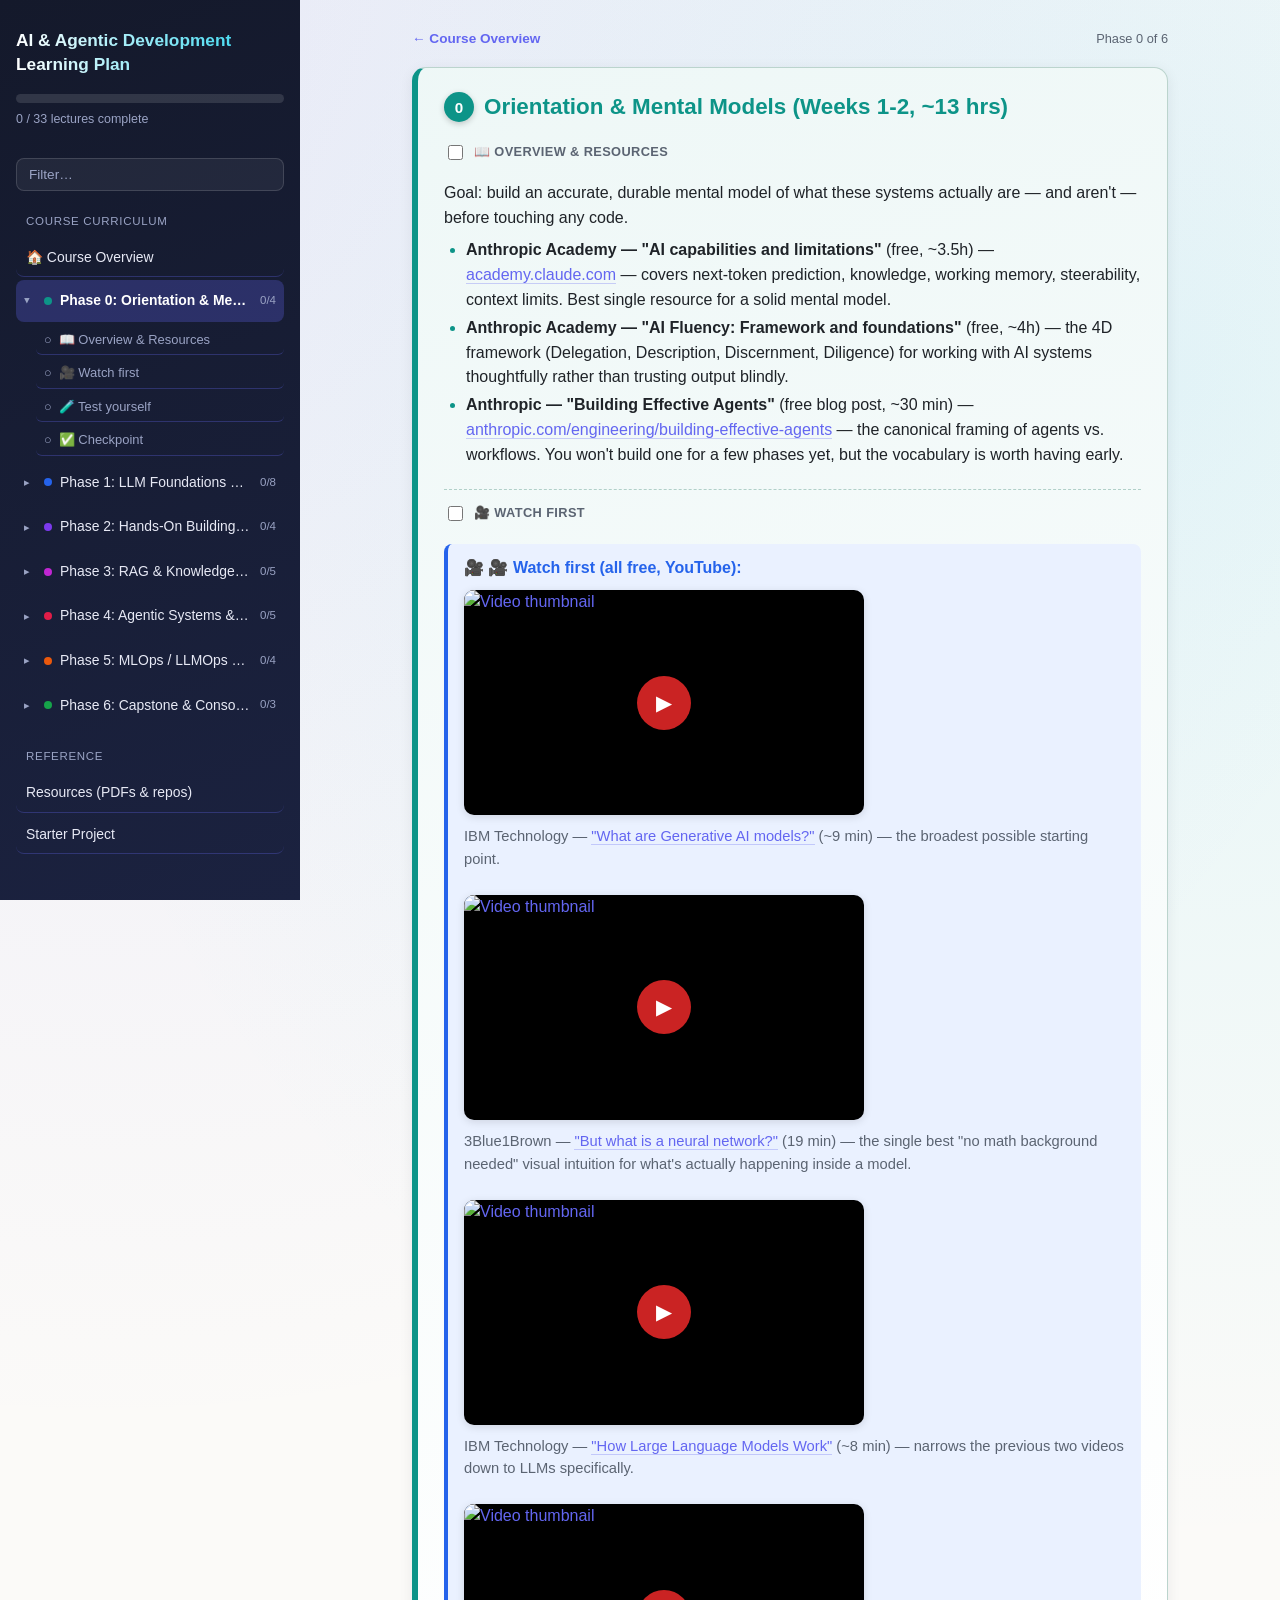
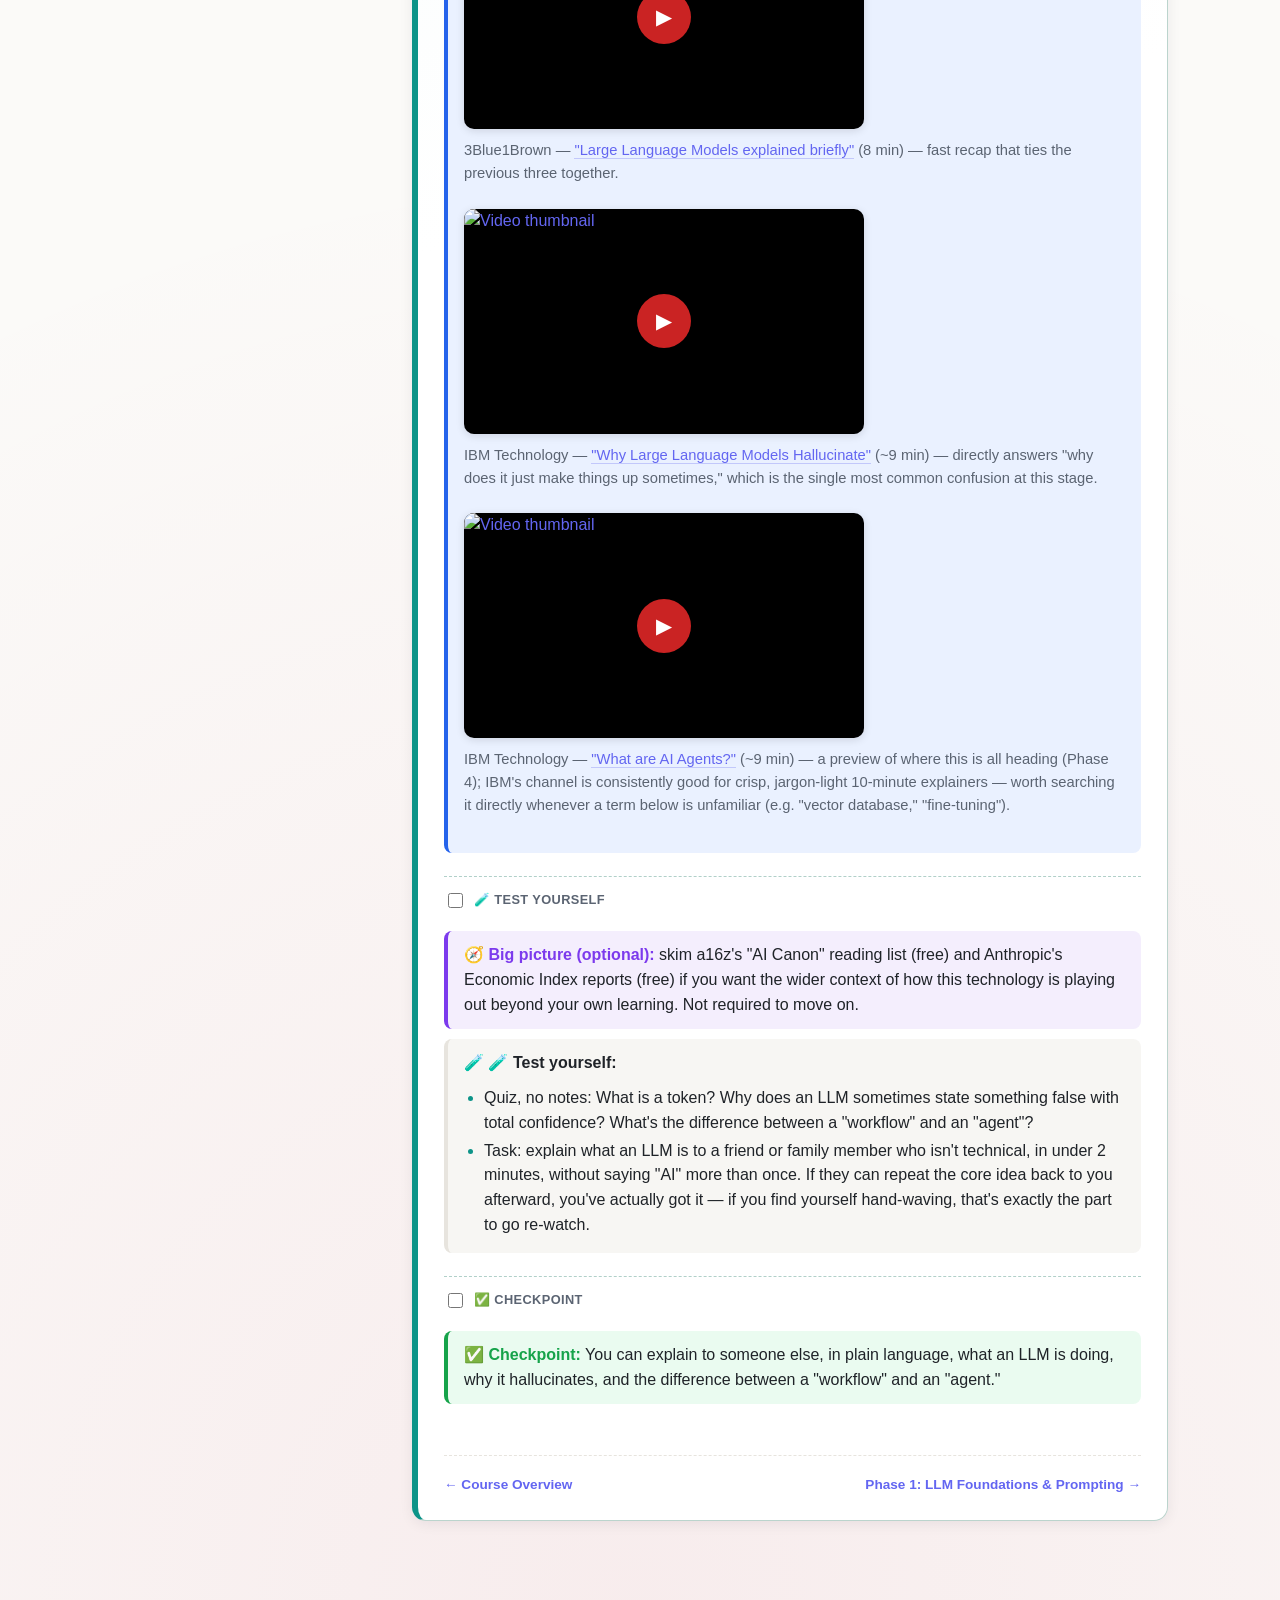
==== site/phase-0.html @ ccccf2d4 "Initial commit: AI & Agentic Development learning plan 7-phase, hands-on learning plan (LLM foundati" ====
<!DOCTYPE html>
<html lang="en">
<head>
<meta charset="UTF-8">
<meta name="viewport" content="width=device-width, initial-scale=1.0">
<title>Phase 0: Orientation &amp; Mental Models — AI &amp; Agentic Development Learning Plan</title>
<link rel="stylesheet" href="style.css">
</head>
<body>
<button id="menu-toggle" class="menu-toggle" aria-label="Toggle navigation">☰</button>
<div class="layout">
  <nav class="sidebar" id="sidebar">
    <div class="sidebar-header">
      <h1>AI &amp; Agentic Development Learning Plan</h1>
      <div class="progress-wrap">
        <div class="progress-bar"><div class="progress-fill" id="progress-fill"></div></div>
        <div class="progress-label" id="progress-label">0 lectures complete</div>
      </div>
      <input type="search" id="nav-search" class="nav-search" placeholder="Filter…" autocomplete="off">
    </div>
    
    <div class="nav-group-label">Course Curriculum</div>
    <ul class="nav-list">
      <li><a href="index.html" class="nav-link" data-search="overview">🏠 Course Overview</a></li><li class="nav-phase-group expanded active-page" data-phase-group="phase-0"><div class="nav-phase-header"><button type="button" class="nav-chevron-btn" data-toggle="phase-0" aria-label="Expand"><span class="nav-chevron">▸</span></button><a href="phase-0.html" class="nav-phase-link active" data-search="phase 0: orientation &amp; mental models"><span class="nav-dot" style="background:#0d9488"></span><span class="nav-phase-title">Phase 0: Orientation &amp; Mental Models</span></a><span class="nav-phase-fraction" data-fraction="phase-0">0/4</span></div><ul class="lecture-list" data-lectures-for="phase-0"><li><a href="phase-0.html#phase-0-lecture-0" class="lecture-link" data-lecture="phase-0-lecture-0"><span class="lecture-check">○</span> 📖 Overview &amp; Resources</a></li>
<li><a href="phase-0.html#phase-0-lecture-1" class="lecture-link" data-lecture="phase-0-lecture-1"><span class="lecture-check">○</span> 🎥 Watch first</a></li>
<li><a href="phase-0.html#phase-0-lecture-2" class="lecture-link" data-lecture="phase-0-lecture-2"><span class="lecture-check">○</span> 🧪 Test yourself</a></li>
<li><a href="phase-0.html#phase-0-lecture-3" class="lecture-link" data-lecture="phase-0-lecture-3"><span class="lecture-check">○</span> ✅ Checkpoint</a></li></ul></li><li class="nav-phase-group" data-phase-group="phase-1"><div class="nav-phase-header"><button type="button" class="nav-chevron-btn" data-toggle="phase-1" aria-label="Expand"><span class="nav-chevron">▸</span></button><a href="phase-1.html" class="nav-phase-link" data-search="phase 1: llm foundations &amp; prompting"><span class="nav-dot" style="background:#2563eb"></span><span class="nav-phase-title">Phase 1: LLM Foundations &amp; Prompting</span></a><span class="nav-phase-fraction" data-fraction="phase-1">0/8</span></div><ul class="lecture-list" data-lectures-for="phase-1"><li><a href="phase-1.html#phase-1-lecture-0" class="lecture-link" data-lecture="phase-1-lecture-0"><span class="lecture-check">○</span> 📖 Overview &amp; Resources</a></li>
<li><a href="phase-1.html#phase-1-lecture-1" class="lecture-link" data-lecture="phase-1-lecture-1"><span class="lecture-check">○</span> 🎥 Watch first</a></li>
<li><a href="phase-1.html#phase-1-lecture-2" class="lecture-link" data-lecture="phase-1-lecture-2"><span class="lecture-check">○</span> 🛠️ Hands-on</a></li>
<li><a href="phase-1.html#phase-1-lecture-3" class="lecture-link" data-lecture="phase-1-lecture-3"><span class="lecture-check">○</span> 🎥 Embeddings (the concept)</a></li>
<li><a href="phase-1.html#phase-1-lecture-4" class="lecture-link" data-lecture="phase-1-lecture-4"><span class="lecture-check">○</span> 🎥 How these models are actually built</a></li>
<li><a href="phase-1.html#phase-1-lecture-5" class="lecture-link" data-lecture="phase-1-lecture-5"><span class="lecture-check">○</span> 🛠️ Prompting</a></li>
<li><a href="phase-1.html#phase-1-lecture-6" class="lecture-link" data-lecture="phase-1-lecture-6"><span class="lecture-check">○</span> 🧪 Test yourself</a></li>
<li><a href="phase-1.html#phase-1-lecture-7" class="lecture-link" data-lecture="phase-1-lecture-7"><span class="lecture-check">○</span> ✅ Checkpoint</a></li></ul></li><li class="nav-phase-group" data-phase-group="phase-2"><div class="nav-phase-header"><button type="button" class="nav-chevron-btn" data-toggle="phase-2" aria-label="Expand"><span class="nav-chevron">▸</span></button><a href="phase-2.html" class="nav-phase-link" data-search="phase 2: hands-on building basics"><span class="nav-dot" style="background:#7c3aed"></span><span class="nav-phase-title">Phase 2: Hands-On Building Basics</span></a><span class="nav-phase-fraction" data-fraction="phase-2">0/4</span></div><ul class="lecture-list" data-lectures-for="phase-2"><li><a href="phase-2.html#phase-2-lecture-0" class="lecture-link" data-lecture="phase-2-lecture-0"><span class="lecture-check">○</span> 📖 Overview &amp; Resources</a></li>
<li><a href="phase-2.html#phase-2-lecture-1" class="lecture-link" data-lecture="phase-2-lecture-1"><span class="lecture-check">○</span> 🛠️ Hands-on</a></li>
<li><a href="phase-2.html#phase-2-lecture-2" class="lecture-link" data-lecture="phase-2-lecture-2"><span class="lecture-check">○</span> 🧪 Test yourself</a></li>
<li><a href="phase-2.html#phase-2-lecture-3" class="lecture-link" data-lecture="phase-2-lecture-3"><span class="lecture-check">○</span> ✅ Checkpoint</a></li></ul></li><li class="nav-phase-group" data-phase-group="phase-3"><div class="nav-phase-header"><button type="button" class="nav-chevron-btn" data-toggle="phase-3" aria-label="Expand"><span class="nav-chevron">▸</span></button><a href="phase-3.html" class="nav-phase-link" data-search="phase 3: rag &amp; knowledge systems"><span class="nav-dot" style="background:#c026d3"></span><span class="nav-phase-title">Phase 3: RAG &amp; Knowledge Systems</span></a><span class="nav-phase-fraction" data-fraction="phase-3">0/5</span></div><ul class="lecture-list" data-lectures-for="phase-3"><li><a href="phase-3.html#phase-3-lecture-0" class="lecture-link" data-lecture="phase-3-lecture-0"><span class="lecture-check">○</span> 📖 Overview &amp; Resources</a></li>
<li><a href="phase-3.html#phase-3-lecture-1" class="lecture-link" data-lecture="phase-3-lecture-1"><span class="lecture-check">○</span> 🎥 Watch first</a></li>
<li><a href="phase-3.html#phase-3-lecture-2" class="lecture-link" data-lecture="phase-3-lecture-2"><span class="lecture-check">○</span> 🛠️ Hands-on</a></li>
<li><a href="phase-3.html#phase-3-lecture-3" class="lecture-link" data-lecture="phase-3-lecture-3"><span class="lecture-check">○</span> 🧪 Test yourself</a></li>
<li><a href="phase-3.html#phase-3-lecture-4" class="lecture-link" data-lecture="phase-3-lecture-4"><span class="lecture-check">○</span> ✅ Checkpoint</a></li></ul></li><li class="nav-phase-group" data-phase-group="phase-4"><div class="nav-phase-header"><button type="button" class="nav-chevron-btn" data-toggle="phase-4" aria-label="Expand"><span class="nav-chevron">▸</span></button><a href="phase-4.html" class="nav-phase-link" data-search="phase 4: agentic systems &amp; tool use"><span class="nav-dot" style="background:#e11d48"></span><span class="nav-phase-title">Phase 4: Agentic Systems &amp; Tool Use</span></a><span class="nav-phase-fraction" data-fraction="phase-4">0/5</span></div><ul class="lecture-list" data-lectures-for="phase-4"><li><a href="phase-4.html#phase-4-lecture-0" class="lecture-link" data-lecture="phase-4-lecture-0"><span class="lecture-check">○</span> 📖 Overview &amp; Resources</a></li>
<li><a href="phase-4.html#phase-4-lecture-1" class="lecture-link" data-lecture="phase-4-lecture-1"><span class="lecture-check">○</span> 🎥 Watch first</a></li>
<li><a href="phase-4.html#phase-4-lecture-2" class="lecture-link" data-lecture="phase-4-lecture-2"><span class="lecture-check">○</span> 🛠️ Hands-on</a></li>
<li><a href="phase-4.html#phase-4-lecture-3" class="lecture-link" data-lecture="phase-4-lecture-3"><span class="lecture-check">○</span> 🧪 Test yourself</a></li>
<li><a href="phase-4.html#phase-4-lecture-4" class="lecture-link" data-lecture="phase-4-lecture-4"><span class="lecture-check">○</span> ✅ Checkpoint</a></li></ul></li><li class="nav-phase-group" data-phase-group="phase-5"><div class="nav-phase-header"><button type="button" class="nav-chevron-btn" data-toggle="phase-5" aria-label="Expand"><span class="nav-chevron">▸</span></button><a href="phase-5.html" class="nav-phase-link" data-search="phase 5: mlops / llmops &amp; production"><span class="nav-dot" style="background:#ea580c"></span><span class="nav-phase-title">Phase 5: MLOps / LLMOps &amp; Production</span></a><span class="nav-phase-fraction" data-fraction="phase-5">0/4</span></div><ul class="lecture-list" data-lectures-for="phase-5"><li><a href="phase-5.html#phase-5-lecture-0" class="lecture-link" data-lecture="phase-5-lecture-0"><span class="lecture-check">○</span> 📖 Overview &amp; Resources</a></li>
<li><a href="phase-5.html#phase-5-lecture-1" class="lecture-link" data-lecture="phase-5-lecture-1"><span class="lecture-check">○</span> 🎥 Watch first</a></li>
<li><a href="phase-5.html#phase-5-lecture-2" class="lecture-link" data-lecture="phase-5-lecture-2"><span class="lecture-check">○</span> 🧪 Test yourself</a></li>
<li><a href="phase-5.html#phase-5-lecture-3" class="lecture-link" data-lecture="phase-5-lecture-3"><span class="lecture-check">○</span> ✅ Checkpoint</a></li></ul></li><li class="nav-phase-group" data-phase-group="phase-6"><div class="nav-phase-header"><button type="button" class="nav-chevron-btn" data-toggle="phase-6" aria-label="Expand"><span class="nav-chevron">▸</span></button><a href="phase-6.html" class="nav-phase-link" data-search="phase 6: capstone &amp; consolidation"><span class="nav-dot" style="background:#16a34a"></span><span class="nav-phase-title">Phase 6: Capstone &amp; Consolidation</span></a><span class="nav-phase-fraction" data-fraction="phase-6">0/3</span></div><ul class="lecture-list" data-lectures-for="phase-6"><li><a href="phase-6.html#phase-6-lecture-0" class="lecture-link" data-lecture="phase-6-lecture-0"><span class="lecture-check">○</span> 📖 Overview &amp; Resources</a></li>
<li><a href="phase-6.html#phase-6-lecture-1" class="lecture-link" data-lecture="phase-6-lecture-1"><span class="lecture-check">○</span> 🧪 Test yourself</a></li>
<li><a href="phase-6.html#phase-6-lecture-2" class="lecture-link" data-lecture="phase-6-lecture-2"><span class="lecture-check">○</span> ✅ Checkpoint</a></li></ul></li>
    </ul>
    <div class="nav-group-label">Reference</div>
    <ul class="nav-list">
      <li><a href="resources.html" class="nav-link" data-search="resources (pdfs &amp; repos)">Resources (PDFs &amp; repos)</a></li>
<li><a href="starter-project.html" class="nav-link" data-search="starter project">Starter Project</a></li>
    </ul>
    
  </nav>
  <main class="content">
    <div class="phase-breadcrumb"><a href="index.html">← Course Overview</a><span class="phase-breadcrumb-pos">Phase 0 of 6</span></div><section id="phase-0" class="content-section phase-section" style="--accent:#0d9488"><h2><span class="phase-badge" style="background:#0d9488">0</span>Orientation &amp; Mental Models (Weeks 1-2, ~13 hrs)</h2><div class="lecture" id="phase-0-lecture-0"><label class="lecture-complete"><input type="checkbox" class="lecture-checkbox" data-lecture="phase-0-lecture-0"> <span class="lecture-title">📖 Overview &amp; Resources</span></label><p>Goal: build an accurate, durable mental model of what these systems actually are — and aren't — before touching any code.</p>
<ul>
<li><strong>Anthropic Academy — "AI capabilities and limitations"</strong> (free, ~3.5h) — <a href="https://academy.claude.com/courses">academy.claude.com</a> — covers next-token prediction, knowledge, working memory, steerability, context limits. Best single resource for a solid mental model.</li>
<li><strong>Anthropic Academy — "AI Fluency: Framework and foundations"</strong> (free, ~4h) — the 4D framework (Delegation, Description, Discernment, Diligence) for working with AI systems thoughtfully rather than trusting output blindly.</li>
<li><strong>Anthropic — "Building Effective Agents"</strong> (free blog post, ~30 min) — <a href="https://www.anthropic.com/engineering/building-effective-agents">anthropic.com/engineering/building-effective-agents</a> — the canonical framing of agents vs. workflows. You won't build one for a few phases yet, but the vocabulary is worth having early.</li>
</ul>
</div><div class="lecture" id="phase-0-lecture-1"><label class="lecture-complete"><input type="checkbox" class="lecture-checkbox" data-lecture="phase-0-lecture-1"> <span class="lecture-title">🎥 Watch first</span></label><div class="callout callout-video"><p class="callout-label">🎥 🎥 Watch first (all free, YouTube):</p><ul>
<li class="video-item"><a class="video-thumb" href="https://www.youtube.com/watch?v=hfIUstzHs9A" target="_blank" rel="noopener"><img src="https://img.youtube.com/vi/hfIUstzHs9A/hqdefault.jpg" loading="lazy" alt="Video thumbnail"><span class="play-badge">▶</span></a><p class="video-caption">IBM Technology — <a href="https://www.youtube.com/watch?v=hfIUstzHs9A">"What are Generative AI models?"</a> (~9 min) — the broadest possible starting point.</p></li>
<li class="video-item"><a class="video-thumb" href="https://www.youtube.com/watch?v=aircAruvnKk" target="_blank" rel="noopener"><img src="https://img.youtube.com/vi/aircAruvnKk/hqdefault.jpg" loading="lazy" alt="Video thumbnail"><span class="play-badge">▶</span></a><p class="video-caption">3Blue1Brown — <a href="https://www.youtube.com/watch?v=aircAruvnKk">"But what is a neural network?"</a> (19 min) — the single best "no math background needed" visual intuition for what's actually happening inside a model.</p></li>
<li class="video-item"><a class="video-thumb" href="https://www.youtube.com/watch?v=5sLYAQS9sWQ" target="_blank" rel="noopener"><img src="https://img.youtube.com/vi/5sLYAQS9sWQ/hqdefault.jpg" loading="lazy" alt="Video thumbnail"><span class="play-badge">▶</span></a><p class="video-caption">IBM Technology — <a href="https://www.youtube.com/watch?v=5sLYAQS9sWQ">"How Large Language Models Work"</a> (~8 min) — narrows the previous two videos down to LLMs specifically.</p></li>
<li class="video-item"><a class="video-thumb" href="https://www.youtube.com/watch?v=LPZh9BOjkQs" target="_blank" rel="noopener"><img src="https://img.youtube.com/vi/LPZh9BOjkQs/hqdefault.jpg" loading="lazy" alt="Video thumbnail"><span class="play-badge">▶</span></a><p class="video-caption">3Blue1Brown — <a href="https://www.youtube.com/watch?v=LPZh9BOjkQs">"Large Language Models explained briefly"</a> (8 min) — fast recap that ties the previous three together.</p></li>
<li class="video-item"><a class="video-thumb" href="https://www.youtube.com/watch?v=cfqtFvWOfg0" target="_blank" rel="noopener"><img src="https://img.youtube.com/vi/cfqtFvWOfg0/hqdefault.jpg" loading="lazy" alt="Video thumbnail"><span class="play-badge">▶</span></a><p class="video-caption">IBM Technology — <a href="https://www.youtube.com/watch?v=cfqtFvWOfg0">"Why Large Language Models Hallucinate"</a> (~9 min) — directly answers "why does it just make things up sometimes," which is the single most common confusion at this stage.</p></li>
<li class="video-item"><a class="video-thumb" href="https://www.youtube.com/watch?v=F8NKVhkZZWI" target="_blank" rel="noopener"><img src="https://img.youtube.com/vi/F8NKVhkZZWI/hqdefault.jpg" loading="lazy" alt="Video thumbnail"><span class="play-badge">▶</span></a><p class="video-caption">IBM Technology — <a href="https://www.youtube.com/watch?v=F8NKVhkZZWI">"What are AI Agents?"</a> (~9 min) — a preview of where this is all heading (Phase 4); IBM's channel is consistently good for crisp, jargon-light 10-minute explainers — worth searching it directly whenever a term below is unfamiliar (e.g. "vector database," "fine-tuning").</p></li>
</ul></div></div><div class="lecture" id="phase-0-lecture-2"><label class="lecture-complete"><input type="checkbox" class="lecture-checkbox" data-lecture="phase-0-lecture-2"> <span class="lecture-title">🧪 Test yourself</span></label>
<div class="callout callout-bigpicture"><p><span class="callout-label">🧭 Big picture (optional):</span> skim a16z's "AI Canon" reading list (free) and Anthropic's Economic Index reports (free) if you want the wider context of how this technology is playing out beyond your own learning. Not required to move on.</p></div>
<div class="callout callout-test"><p class="callout-label">🧪 🧪 Test yourself:</p><ul>
<li>Quiz, no notes: What is a token? Why does an LLM sometimes state something false with total confidence? What's the difference between a "workflow" and an "agent"?</li>
<li>Task: explain what an LLM is to a friend or family member who isn't technical, in under 2 minutes, without saying "AI" more than once. If they can repeat the core idea back to you afterward, you've actually got it — if you find yourself hand-waving, that's exactly the part to go re-watch.</li>
</ul></div></div><div class="lecture" id="phase-0-lecture-3"><label class="lecture-complete"><input type="checkbox" class="lecture-checkbox" data-lecture="phase-0-lecture-3"> <span class="lecture-title">✅ Checkpoint</span></label>
<div class="callout callout-checkpoint"><p><span class="callout-label">✅ Checkpoint:</span> You can explain to someone else, in plain language, what an LLM is doing, why it hallucinates, and the difference between a "workflow" and an "agent."</p></div></div><div class="phase-nav"><a class="phase-nav-link phase-nav-prev" href="index.html">← Course Overview</a><a class="phase-nav-link phase-nav-next" href="phase-1.html">Phase 1: LLM Foundations & Prompting →</a></div></section>
  </main>
</div>
<div class="sidebar-scrim" id="sidebar-scrim"></div>
<script>
  window.PHASE_LECTURES = {"phase-0": ["phase-0-lecture-0", "phase-0-lecture-1", "phase-0-lecture-2", "phase-0-lecture-3"], "phase-1": ["phase-1-lecture-0", "phase-1-lecture-1", "phase-1-lecture-2", "phase-1-lecture-3", "phase-1-lecture-4", "phase-1-lecture-5", "phase-1-lecture-6", "phase-1-lecture-7"], "phase-2": ["phase-2-lecture-0", "phase-2-lecture-1", "phase-2-lecture-2", "phase-2-lecture-3"], "phase-3": ["phase-3-lecture-0", "phase-3-lecture-1", "phase-3-lecture-2", "phase-3-lecture-3", "phase-3-lecture-4"], "phase-4": ["phase-4-lecture-0", "phase-4-lecture-1", "phase-4-lecture-2", "phase-4-lecture-3", "phase-4-lecture-4"], "phase-5": ["phase-5-lecture-0", "phase-5-lecture-1", "phase-5-lecture-2", "phase-5-lecture-3"], "phase-6": ["phase-6-lecture-0", "phase-6-lecture-1", "phase-6-lecture-2"]};
  window.ALL_LECTURE_IDS = ["phase-0-lecture-0", "phase-0-lecture-1", "phase-0-lecture-2", "phase-0-lecture-3", "phase-1-lecture-0", "phase-1-lecture-1", "phase-1-lecture-2", "phase-1-lecture-3", "phase-1-lecture-4", "phase-1-lecture-5", "phase-1-lecture-6", "phase-1-lecture-7", "phase-2-lecture-0", "phase-2-lecture-1", "phase-2-lecture-2", "phase-2-lecture-3", "phase-3-lecture-0", "phase-3-lecture-1", "phase-3-lecture-2", "phase-3-lecture-3", "phase-3-lecture-4", "phase-4-lecture-0", "phase-4-lecture-1", "phase-4-lecture-2", "phase-4-lecture-3", "phase-4-lecture-4", "phase-5-lecture-0", "phase-5-lecture-1", "phase-5-lecture-2", "phase-5-lecture-3", "phase-6-lecture-0", "phase-6-lecture-1", "phase-6-lecture-2"];

</script>
<script src="script.js"></script>
</body>
</html>
---- site/style.css ----
:root {
  --bg: #fbfaf8;
  --text: #1f2328;
  --text-muted: #5b6472;
  --border: #e7e4de;
  --card: #ffffff;

  --sidebar-bg-top: #14192b;
  --sidebar-bg-bottom: #1b2240;
  --sidebar-text: #e7e9f5;
  --sidebar-text-muted: #9aa3c4;
  --sidebar-active-bg: rgba(99, 102, 241, 0.28);
  --sidebar-hover-bg: rgba(255, 255, 255, 0.06);

  --brand: #6366f1;
  --brand-2: #22d3ee;

  --video: #2563eb;
  --video-soft: #eaf1ff;
  --checkpoint: #16a34a;
  --checkpoint-soft: #eafbf0;
  --handson: #ea580c;
  --handson-soft: #fff2e8;
  --bigpicture: #7c3aed;
  --bigpicture-soft: #f4eefd;
  --test: #be123c;
  --test-soft: #fdeef1;
  --paid: #b7791f;
  --paid-soft: #fdf6e3;

  font-size: 16px;
}

* { box-sizing: border-box; }

body {
  margin: 0;
  font-family: -apple-system, BlinkMacSystemFont, "Segoe UI", Helvetica, Arial, sans-serif;
  color: var(--text);
  background:
    radial-gradient(circle at 8% 0%, rgba(99, 102, 241, 0.10), transparent 42%),
    radial-gradient(circle at 92% 12%, rgba(34, 211, 238, 0.10), transparent 38%),
    radial-gradient(circle at 50% 100%, rgba(190, 18, 60, 0.06), transparent 45%),
    var(--bg);
  line-height: 1.55;
}

.layout {
  display: flex;
  min-height: 100vh;
}

/* ---------------- Sidebar ---------------- */

.sidebar {
  width: 300px;
  flex: 0 0 300px;
  background: linear-gradient(160deg, var(--sidebar-bg-top), var(--sidebar-bg-bottom));
  color: var(--sidebar-text);
  padding: 24px 16px 32px;
  position: sticky;
  top: 0;
  height: 100vh;
  overflow-y: auto;
  z-index: 20;
}

.sidebar-header h1 {
  font-size: 1.08rem;
  line-height: 1.4;
  margin: 4px 0 18px;
  background: linear-gradient(90deg, #fff, var(--brand-2));
  -webkit-background-clip: text;
  background-clip: text;
  color: transparent;
}

.progress-wrap { margin-bottom: 14px; }

.progress-bar {
  background: rgba(255, 255, 255, 0.12);
  border-radius: 8px;
  height: 9px;
  overflow: hidden;
}

.progress-fill {
  height: 100%;
  width: 0%;
  background: linear-gradient(90deg, var(--brand), var(--brand-2));
  transition: width 0.25s ease;
  border-radius: 8px;
}

.progress-label {
  font-size: 0.78rem;
  color: var(--sidebar-text-muted);
  margin-top: 7px;
}

.nav-search {
  width: 100%;
  margin-top: 14px;
  padding: 8px 12px;
  border-radius: 8px;
  border: 1px solid rgba(255, 255, 255, 0.14);
  background: rgba(255, 255, 255, 0.06);
  color: var(--sidebar-text);
  font-size: 0.85rem;
}

.nav-search::placeholder { color: var(--sidebar-text-muted); }
.nav-search:focus { outline: 2px solid var(--brand-2); background: rgba(255, 255, 255, 0.1); }

.nav-group-label {
  font-size: 0.72rem;
  text-transform: uppercase;
  letter-spacing: 0.06em;
  color: var(--sidebar-text-muted);
  margin: 22px 10px 8px;
}

.nav-list {
  list-style: none;
  margin: 0;
  padding: 0;
}

.nav-list li { margin-bottom: 1px; }

.nav-link {
  display: flex;
  align-items: center;
  gap: 9px;
  padding: 8px 10px;
  border-radius: 8px;
  color: var(--sidebar-text);
  text-decoration: none;
  font-size: 0.87rem;
  transition: background 0.12s ease;
}

.nav-dot {
  width: 8px;
  height: 8px;
  border-radius: 50%;
  flex: 0 0 8px;
}

.nav-link:hover { background: var(--sidebar-hover-bg); }

.nav-link.active {
  background: var(--sidebar-active-bg);
  color: #fff;
  font-weight: 600;
}

/* Collapsible course-curriculum sections (phases) */
.nav-phase-group { margin-bottom: 2px; }

.nav-phase-header {
  display: flex;
  align-items: center;
  gap: 4px;
  width: 100%;
  padding: 2px 4px;
  border-radius: 8px;
  font-size: 0.87rem;
}

.nav-phase-group.active-page > .nav-phase-header { background: var(--sidebar-active-bg); }

.nav-chevron-btn {
  flex: 0 0 auto;
  background: none;
  border: none;
  padding: 8px 4px;
  cursor: pointer;
  display: flex;
  align-items: center;
}

.nav-chevron {
  display: inline-block;
  font-size: 0.7rem;
  color: var(--sidebar-text-muted);
  transition: transform 0.15s ease;
}

.nav-phase-group.expanded .nav-chevron { transform: rotate(90deg); }

.nav-phase-link {
  display: flex;
  align-items: center;
  gap: 8px;
  flex: 1;
  padding: 8px 6px;
  border-radius: 6px;
  color: var(--sidebar-text);
  text-decoration: none;
  border-bottom: none;
  min-width: 0;
}

.nav-phase-link:hover { background: var(--sidebar-hover-bg); }
.nav-phase-link.active { color: #fff; font-weight: 700; }

.nav-phase-title {
  flex: 1;
  overflow: hidden;
  text-overflow: ellipsis;
  white-space: nowrap;
}

.nav-phase-fraction {
  font-size: 0.72rem;
  color: var(--sidebar-text-muted);
  flex: 0 0 auto;
  padding-right: 4px;
}

.nav-phase-group.is-complete .nav-phase-fraction { color: var(--checkpoint); }

.lecture-list {
  list-style: none;
  margin: 2px 0 6px;
  padding: 0 0 0 20px;
  display: none;
}

.nav-phase-group.expanded .lecture-list { display: block; }

.lecture-link {
  display: flex;
  align-items: center;
  gap: 7px;
  padding: 6px 8px;
  border-radius: 6px;
  color: var(--sidebar-text-muted);
  text-decoration: none;
  font-size: 0.81rem;
  line-height: 1.35;
}

.lecture-link:hover { background: var(--sidebar-hover-bg); color: var(--sidebar-text); }
.lecture-link.active { color: #fff; }

.lecture-check {
  flex: 0 0 auto;
  font-size: 0.8rem;
  color: var(--sidebar-text-muted);
}

.lecture-link.is-complete .lecture-check { color: var(--brand-2); }
.lecture-link.is-complete { color: var(--sidebar-text); }

/* ---------------- Mobile menu ---------------- */

.menu-toggle {
  display: none;
  position: fixed;
  top: 14px;
  left: 14px;
  z-index: 30;
  width: 42px;
  height: 42px;
  border-radius: 10px;
  border: none;
  background: var(--sidebar-bg-top);
  color: #fff;
  font-size: 1.1rem;
  cursor: pointer;
}

.sidebar-scrim {
  display: none;
  position: fixed;
  inset: 0;
  background: rgba(0, 0, 0, 0.45);
  z-index: 15;
}

/* ---------------- Content ---------------- */

.content {
  flex: 1;
  max-width: 820px;
  margin: 0 auto;
  padding: 28px 32px 90px;
}

/* Hero stat strip at the top of the page */
.hero {
  display: grid;
  grid-template-columns: repeat(4, 1fr);
  gap: 10px;
  margin-bottom: 28px;
}

.hero-stat {
  background: linear-gradient(160deg, var(--sidebar-bg-top), var(--sidebar-bg-bottom));
  border-radius: 12px;
  padding: 16px 10px;
  text-align: center;
  box-shadow: 0 4px 14px rgba(20, 25, 43, 0.18);
}

.hero-stat-num {
  display: block;
  font-size: 1.7rem;
  font-weight: 800;
  background: linear-gradient(90deg, #fff, var(--brand-2));
  -webkit-background-clip: text;
  background-clip: text;
  color: transparent;
}

.hero-stat-label {
  display: block;
  font-size: 0.72rem;
  text-transform: uppercase;
  letter-spacing: 0.05em;
  color: var(--sidebar-text-muted);
  margin-top: 2px;
}

.content-section { scroll-margin-top: 16px; }

.content-section + .content-section {
  margin-top: 34px;
  padding-top: 22px;
  border-top: 1px solid var(--border);
}

.phase-section {
  background:
    linear-gradient(165deg, color-mix(in srgb, var(--accent, var(--brand)) 7%, white), var(--card) 55%);
  border: 1px solid color-mix(in srgb, var(--accent, var(--brand)) 20%, var(--border));
  border-left: 6px solid var(--accent, var(--brand));
  border-radius: 14px;
  padding: 22px 26px 24px;
  box-shadow: 0 3px 14px rgba(20, 20, 40, 0.07);
}

.content-section.phase-section + .content-section {
  border-top: none;
  padding-top: 0;
  margin-top: 22px;
}

.phase-badge {
  display: inline-flex;
  align-items: center;
  justify-content: center;
  width: 30px;
  height: 30px;
  border-radius: 50%;
  color: #fff;
  font-size: 0.95rem;
  font-weight: 700;
  margin-right: 10px;
  vertical-align: middle;
  box-shadow: 0 2px 6px rgba(0, 0, 0, 0.2);
}

h2 {
  font-size: 1.4rem;
  margin: 0 0 4px;
  display: flex;
  align-items: center;
}

.phase-section > h2 { color: var(--accent, var(--brand)); }

h3 {
  font-size: 1.05rem;
  margin: 20px 0 8px;
  padding-top: 4px;
  border-top: 1px dashed var(--border);
}

p { color: var(--text); margin: 8px 0; }

ul, ol { margin: 8px 0; padding-left: 22px; }
li { margin: 3px 0; }
li::marker { color: var(--accent, var(--brand)); font-weight: 700; }

a { color: var(--brand); text-decoration: none; border-bottom: 1px solid rgba(99, 102, 241, 0.3); }
a:hover { border-bottom-color: var(--brand); }

.pdf-link::after {
  content: " ↗";
  font-size: 0.85em;
}

table {
  width: 100%;
  border-collapse: collapse;
  margin: 16px 0;
  font-size: 0.92rem;
}

th, td {
  border: 1px solid var(--border);
  padding: 9px 11px;
  text-align: left;
  vertical-align: top;
}

th { background: #f2f1ee; }

code {
  background: #f2f1ee;
  padding: 2px 5px;
  border-radius: 4px;
  font-size: 0.88em;
}

pre {
  background: #14192b;
  color: #e7e9f5;
  padding: 14px 16px;
  border-radius: 10px;
  overflow-x: auto;
}

pre code { background: none; padding: 0; color: inherit; }

/* Lectures: each phase's checkable sub-unit (Udemy-style curriculum item) */
.lecture {
  padding: 13px 0;
  scroll-margin-top: 16px;
}

.lecture + .lecture {
  border-top: 1px dashed color-mix(in srgb, var(--accent, var(--brand)) 25%, var(--border));
}

.lecture.is-complete {
  background: linear-gradient(90deg, var(--checkpoint-soft), transparent 60%);
  margin: 0 -14px;
  padding: 13px 14px;
  border-radius: 8px;
}

.lecture-complete {
  display: inline-flex;
  align-items: center;
  gap: 8px;
  font-size: 0.8rem;
  font-weight: 600;
  color: var(--text-muted);
  margin-bottom: 10px;
  cursor: pointer;
  text-transform: uppercase;
  letter-spacing: 0.03em;
}

.lecture-complete input { width: 15px; height: 15px; accent-color: var(--accent, var(--brand)); }
.lecture-title { color: var(--text-muted); }
.lecture.is-complete .lecture-title { color: var(--checkpoint); }

.content-section.is-complete .phase-badge {
  box-shadow: 0 0 0 3px var(--checkpoint-soft);
}

.content-section.is-complete h2::after {
  content: "✓ complete";
  margin-left: 10px;
  font-size: 0.75rem;
  font-weight: 600;
  color: var(--checkpoint);
  background: var(--checkpoint-soft);
  padding: 3px 9px;
  border-radius: 999px;
}

/* Prev/next footer nav */
.phase-nav {
  display: flex;
  justify-content: space-between;
  gap: 12px;
  margin-top: 28px;
  padding-top: 18px;
  border-top: 1px dashed var(--border);
}

.phase-nav-link {
  font-size: 0.85rem;
  font-weight: 600;
  border-bottom: none;
}

.phase-nav-next { margin-left: auto; text-align: right; }

/* Breadcrumb at the top of every phase / reference page */
.phase-breadcrumb {
  display: flex;
  align-items: center;
  justify-content: space-between;
  margin-bottom: 18px;
  font-size: 0.85rem;
}

.phase-breadcrumb a { font-weight: 600; border-bottom: none; }
.phase-breadcrumb-pos {
  color: var(--text-muted);
  font-size: 0.8rem;
}

/* Course-overview phase card grid (index.html) */
.phase-card-grid {
  display: grid;
  grid-template-columns: repeat(2, 1fr);
  gap: 14px;
  margin-top: 14px;
}

.phase-card {
  display: flex;
  flex-direction: column;
  gap: 6px;
  background: color-mix(in srgb, var(--accent) 6%, white);
  border: 1px solid color-mix(in srgb, var(--accent) 25%, var(--border));
  border-left: 5px solid var(--accent);
  border-radius: 12px;
  padding: 16px 18px;
  text-decoration: none;
  border-bottom: none;
  color: var(--text);
  transition: transform 0.12s ease, box-shadow 0.12s ease;
}

.phase-card:hover {
  transform: translateY(-2px);
  box-shadow: 0 6px 18px rgba(20, 20, 40, 0.1);
}

.phase-card-badge {
  display: inline-flex;
  align-items: center;
  justify-content: center;
  width: 28px;
  height: 28px;
  border-radius: 50%;
  background: var(--accent);
  color: #fff;
  font-weight: 700;
  font-size: 0.9rem;
}

.phase-card-title { font-weight: 700; color: var(--accent); }
.phase-card-meta { font-size: 0.78rem; color: var(--text-muted); }

.phase-card.is-complete { background: color-mix(in srgb, var(--checkpoint) 10%, white); }
.phase-card.is-complete .phase-card-title::after {
  content: " ✓";
  color: var(--checkpoint);
}

/* Callouts */
.callout {
  border-left: 4px solid var(--border);
  background: #f7f6f3;
  border-radius: 8px;
  padding: 12px 16px;
  margin: 10px 0;
}

.callout p:first-child { margin-top: 0; }
.callout p:last-child { margin-bottom: 0; }
.callout ul { margin: 10px 0 0; padding-left: 20px; }

.callout-label { font-weight: 700; }

.callout-video { border-left-color: var(--video); background: var(--video-soft); }
.callout-video .callout-label { color: var(--video); }
.callout-video ul { list-style: none; padding-left: 0; }

.callout-checkpoint { border-left-color: var(--checkpoint); background: var(--checkpoint-soft); }
.callout-checkpoint .callout-label { color: var(--checkpoint); }

.callout-handson { border-left-color: var(--handson); background: var(--handson-soft); }
.callout-handson .callout-label { color: var(--handson); }

.callout-bigpicture { border-left-color: var(--bigpicture); background: var(--bigpicture-soft); }
.callout-bigpicture .callout-label { color: var(--bigpicture); }

.callout-paid { border-left-color: var(--paid); background: var(--paid-soft); }
.callout-paid .callout-label { color: var(--paid); }

/* Embedded video cards */
.video-item {
  margin-bottom: 20px;
  padding-bottom: 4px;
}

.video-thumb {
  position: relative;
  display: block;
  border-radius: 10px;
  overflow: hidden;
  margin: 4px 0 10px;
  background: #000;
  box-shadow: 0 2px 8px rgba(0, 0, 0, 0.12);
  border-bottom: none;
  max-width: 400px;
  transition: transform 0.12s ease;
}

.video-thumb:hover { transform: scale(1.01); }

.video-thumb img {
  display: block;
  width: 100%;
  aspect-ratio: 16 / 9;
  object-fit: cover;
}

.play-badge {
  position: absolute;
  top: 50%; left: 50%;
  transform: translate(-50%, -50%);
  width: 54px;
  height: 54px;
  border-radius: 50%;
  background: rgba(220, 38, 38, 0.92);
  color: #fff;
  display: flex;
  align-items: center;
  justify-content: center;
  font-size: 1.3rem;
  box-shadow: 0 2px 10px rgba(0, 0, 0, 0.35);
}

.video-caption {
  font-size: 0.92rem;
  color: var(--text-muted);
  margin: 0;
}

/* Responsive */
@media (max-width: 860px) {
  .menu-toggle { display: block; }

  .layout { display: block; }

  .sidebar {
    position: fixed;
    left: 0; top: 0;
    height: 100vh;
    transform: translateX(-105%);
    transition: transform 0.2s ease;
    box-shadow: 4px 0 24px rgba(0, 0, 0, 0.25);
  }

  body.sidebar-open .sidebar { transform: translateX(0); }
  body.sidebar-open .sidebar-scrim { display: block; }

  .content { padding: 68px 16px 60px; max-width: none; }
  .phase-section { padding: 18px 16px 20px; }
  .hero { grid-template-columns: repeat(2, 1fr); }
  .phase-card-grid { grid-template-columns: 1fr; }
}

/* Print */
@media print {
  .sidebar, .menu-toggle, .sidebar-scrim { display: none; }
  .content { max-width: none; padding: 0; }
  .content-section + .content-section { break-before: page; }
  .lecture-complete, .phase-nav, .hero, .phase-breadcrumb { display: none; }
  .video-thumb { display: none; }
}
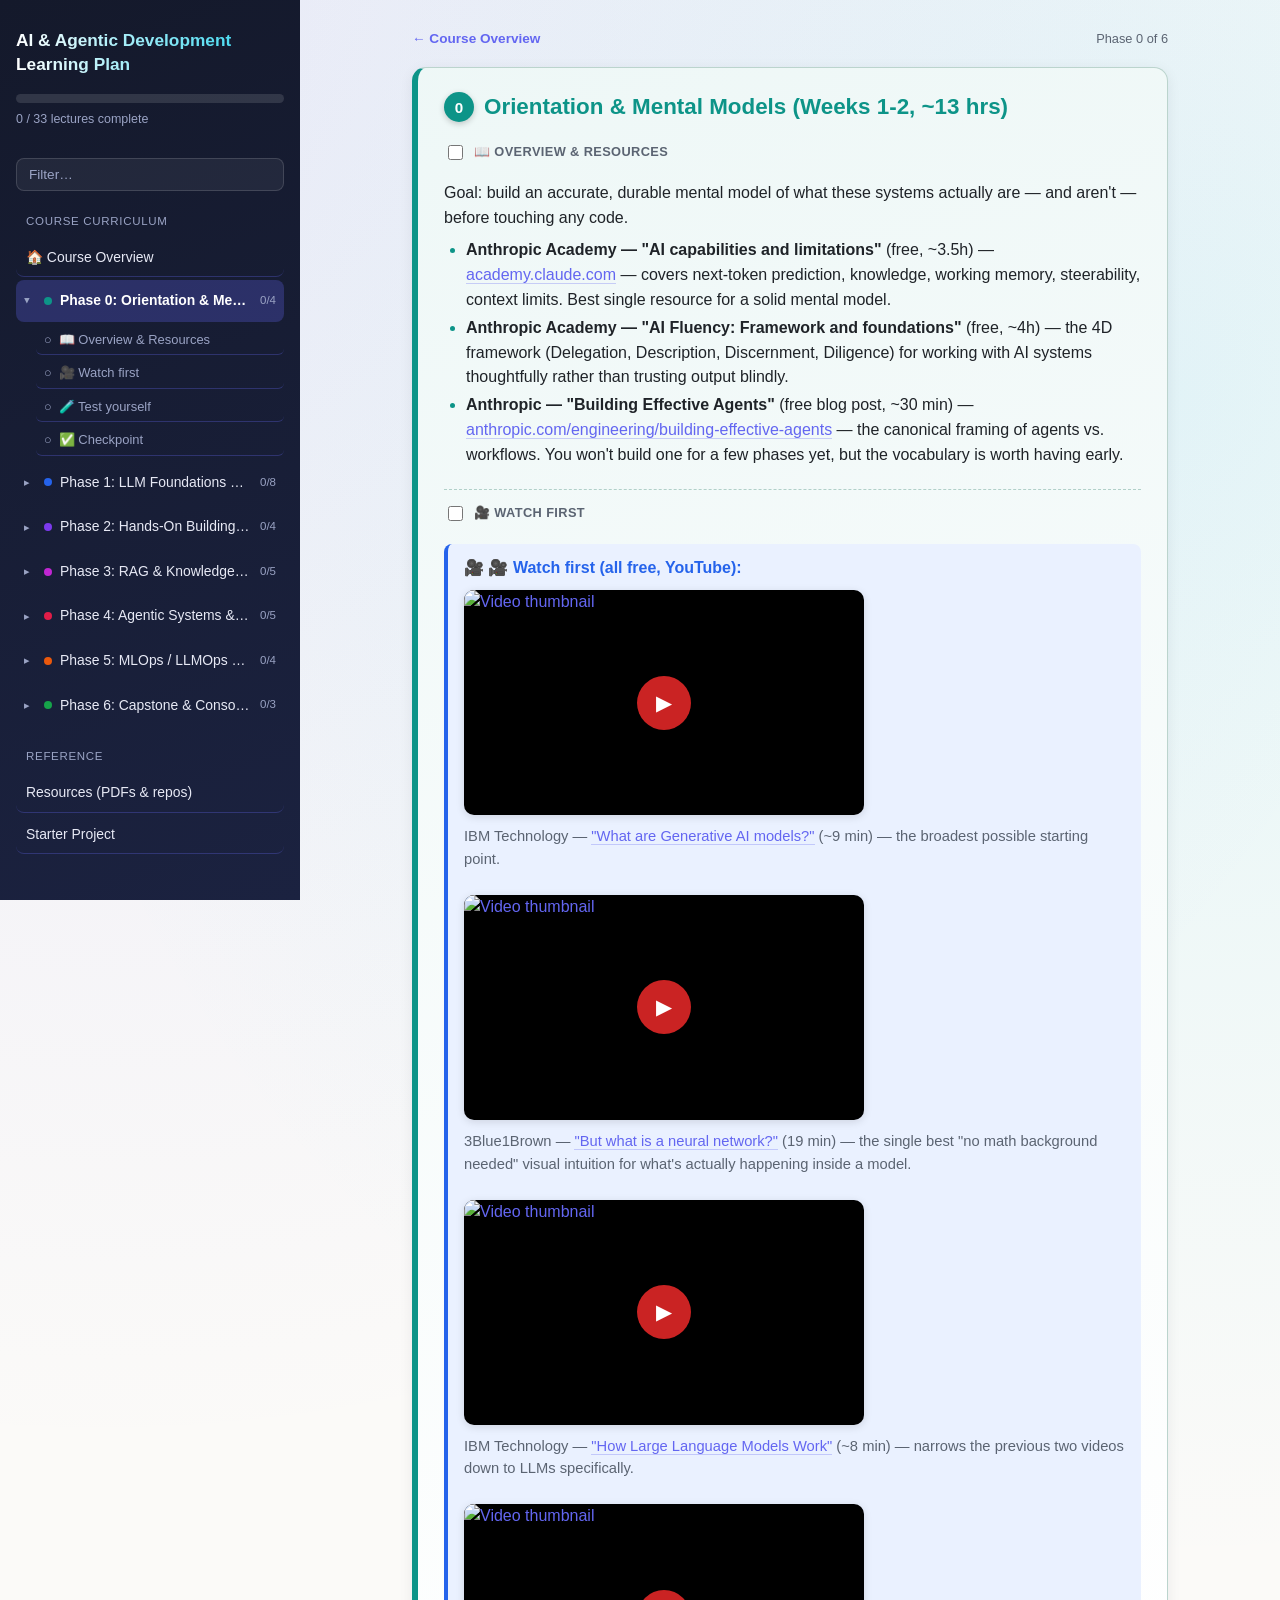
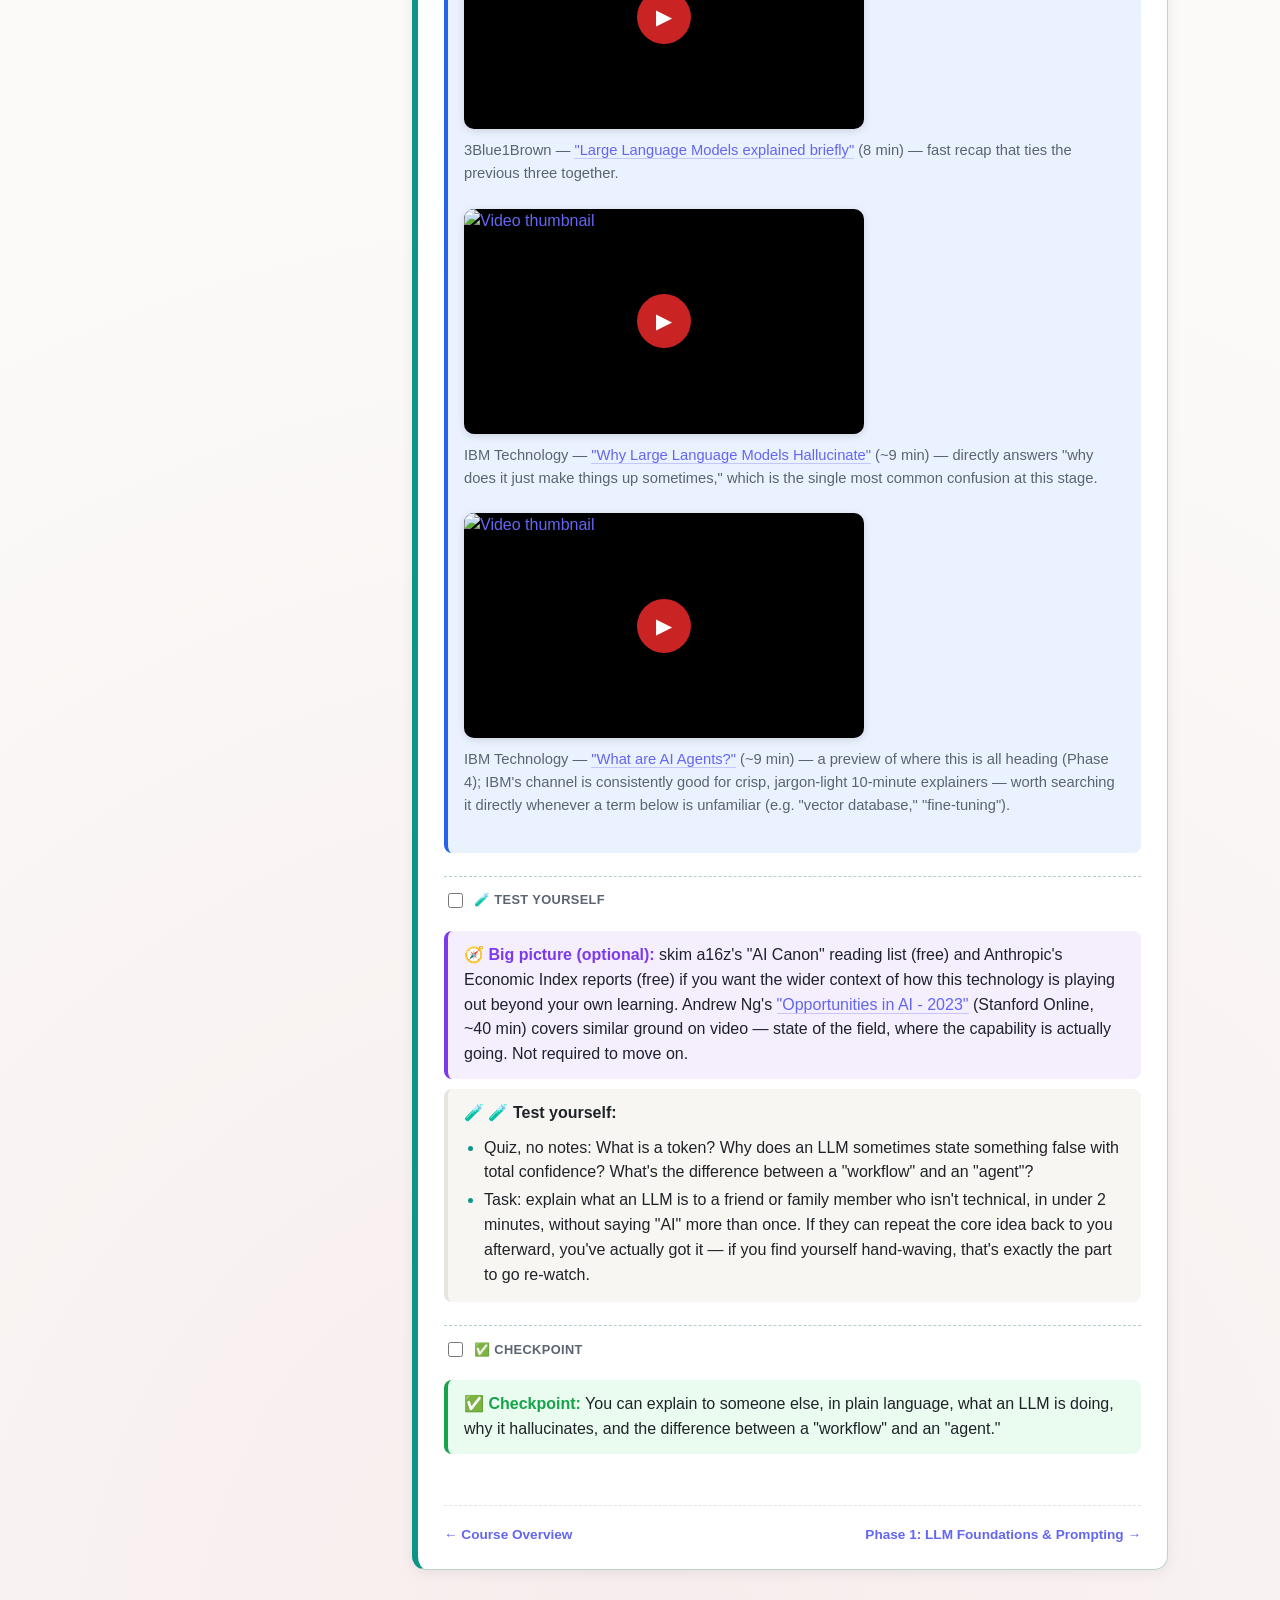
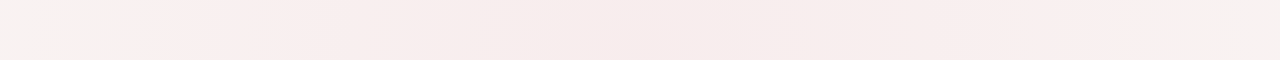
==== commit e2b75c90: "Add Andrew Ng videos alongside his existing DeepLearning.AI courses Two substantive talks (not caree" ====
--- a/site/phase-0.html
+++ b/site/phase-0.html
@@ -71,7 +71,7 @@
 <li class="video-item"><a class="video-thumb" href="https://www.youtube.com/watch?v=cfqtFvWOfg0" target="_blank" rel="noopener"><img src="https://img.youtube.com/vi/cfqtFvWOfg0/hqdefault.jpg" loading="lazy" alt="Video thumbnail"><span class="play-badge">▶</span></a><p class="video-caption">IBM Technology — <a href="https://www.youtube.com/watch?v=cfqtFvWOfg0">"Why Large Language Models Hallucinate"</a> (~9 min) — directly answers "why does it just make things up sometimes," which is the single most common confusion at this stage.</p></li>
 <li class="video-item"><a class="video-thumb" href="https://www.youtube.com/watch?v=F8NKVhkZZWI" target="_blank" rel="noopener"><img src="https://img.youtube.com/vi/F8NKVhkZZWI/hqdefault.jpg" loading="lazy" alt="Video thumbnail"><span class="play-badge">▶</span></a><p class="video-caption">IBM Technology — <a href="https://www.youtube.com/watch?v=F8NKVhkZZWI">"What are AI Agents?"</a> (~9 min) — a preview of where this is all heading (Phase 4); IBM's channel is consistently good for crisp, jargon-light 10-minute explainers — worth searching it directly whenever a term below is unfamiliar (e.g. "vector database," "fine-tuning").</p></li>
 </ul></div></div><div class="lecture" id="phase-0-lecture-2"><label class="lecture-complete"><input type="checkbox" class="lecture-checkbox" data-lecture="phase-0-lecture-2"> <span class="lecture-title">🧪 Test yourself</span></label>
-<div class="callout callout-bigpicture"><p><span class="callout-label">🧭 Big picture (optional):</span> skim a16z's "AI Canon" reading list (free) and Anthropic's Economic Index reports (free) if you want the wider context of how this technology is playing out beyond your own learning. Not required to move on.</p></div>
+<div class="callout callout-bigpicture"><p><span class="callout-label">🧭 Big picture (optional):</span> skim a16z's "AI Canon" reading list (free) and Anthropic's Economic Index reports (free) if you want the wider context of how this technology is playing out beyond your own learning. Andrew Ng's <a href="https://www.youtube.com/watch?v=5p248yoa3oE">"Opportunities in AI - 2023"</a> (Stanford Online, ~40 min) covers similar ground on video — state of the field, where the capability is actually going. Not required to move on.</p></div>
 <div class="callout callout-test"><p class="callout-label">🧪 🧪 Test yourself:</p><ul>
 <li>Quiz, no notes: What is a token? Why does an LLM sometimes state something false with total confidence? What's the difference between a "workflow" and an "agent"?</li>
 <li>Task: explain what an LLM is to a friend or family member who isn't technical, in under 2 minutes, without saying "AI" more than once. If they can repeat the core idea back to you afterward, you've actually got it — if you find yourself hand-waving, that's exactly the part to go re-watch.</li>
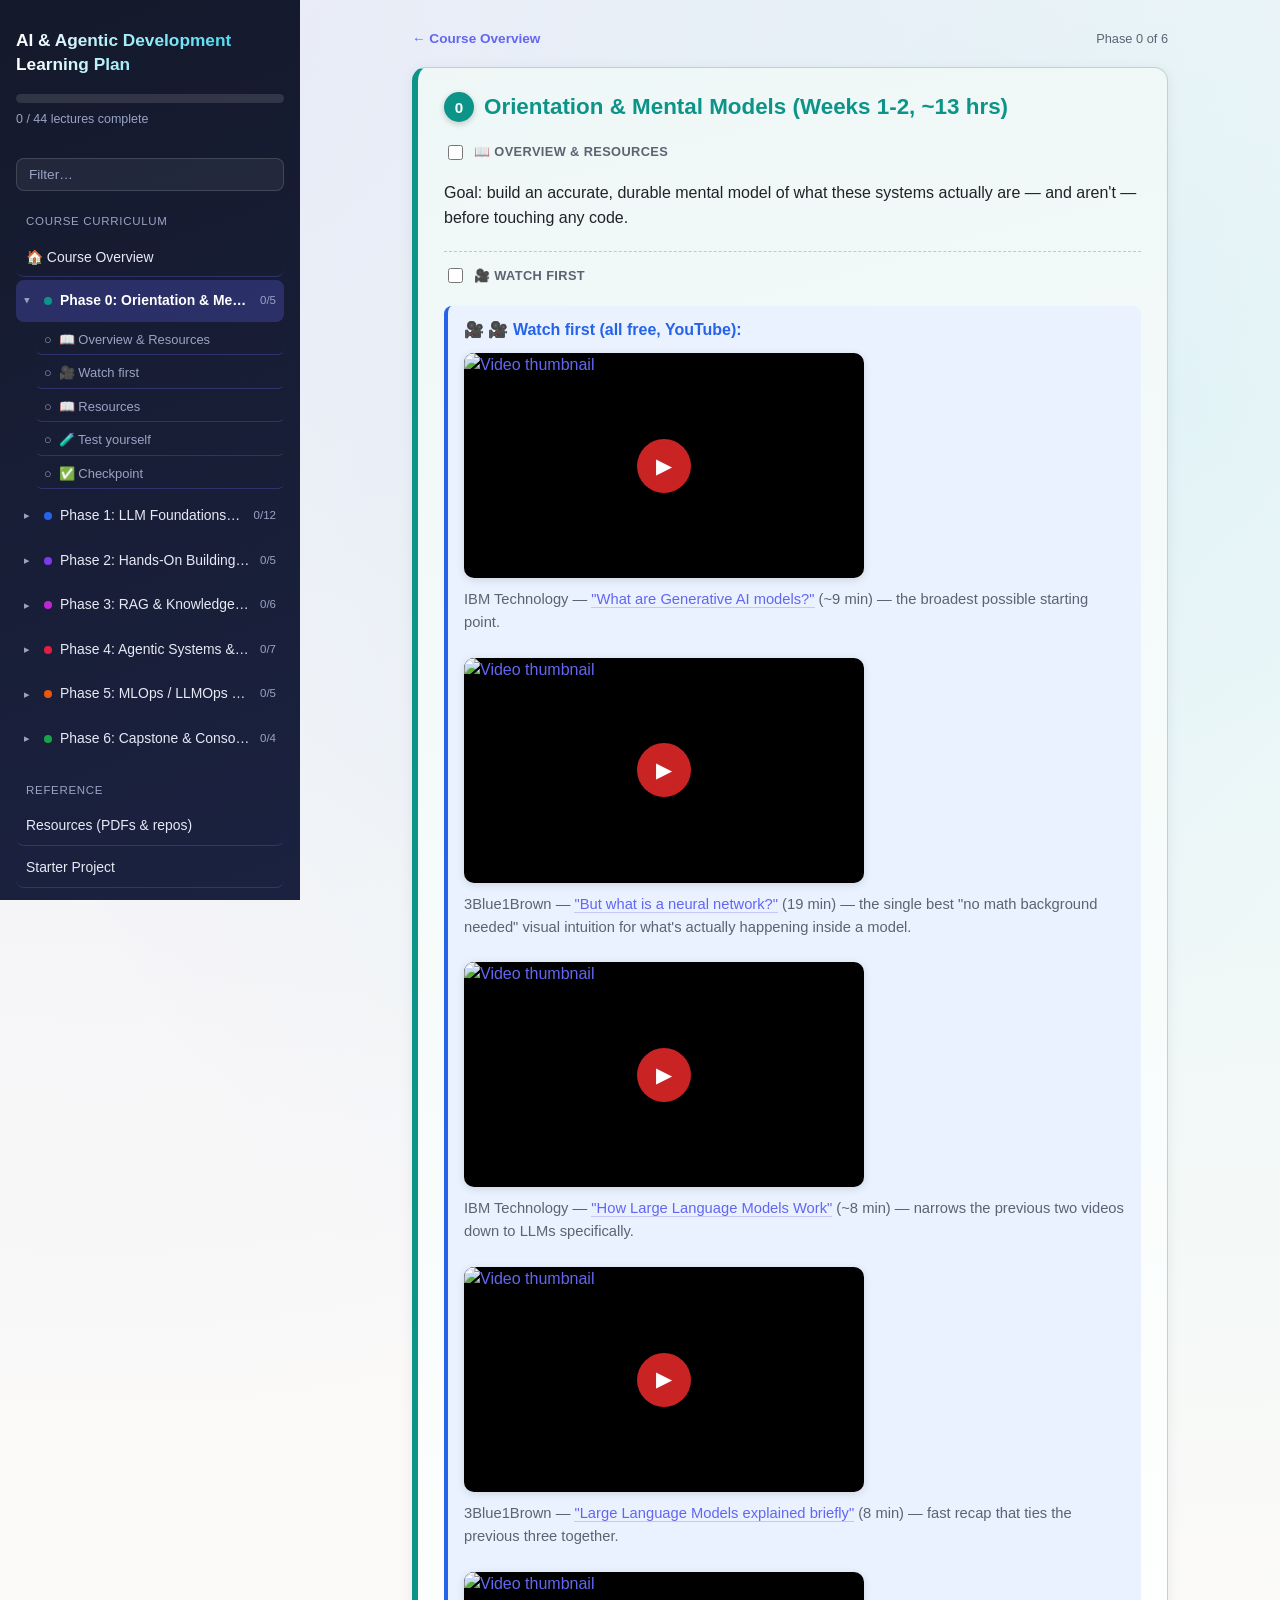
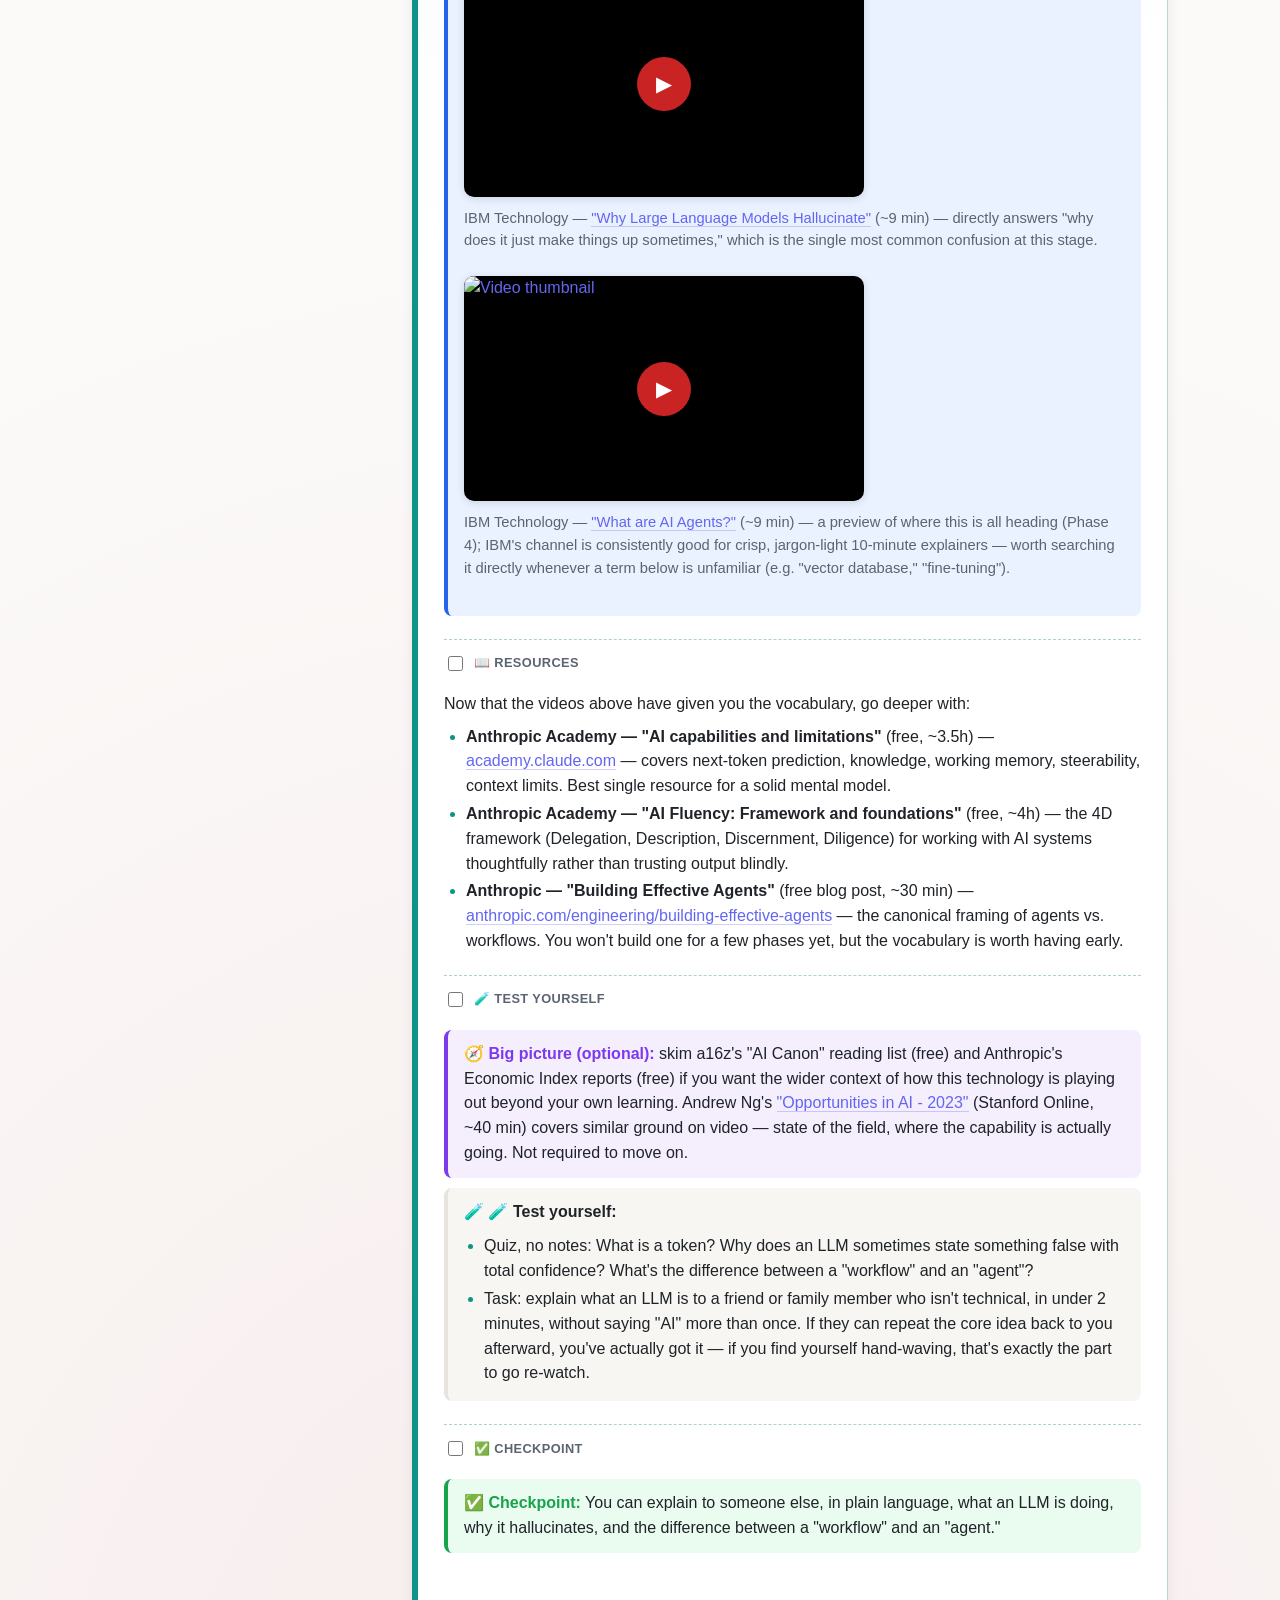
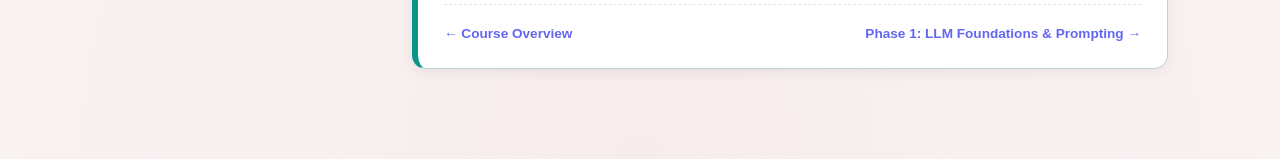
==== commit 4e67c1f2: "Fix content ordering: Watch-first videos now lead, not trail Found a systematic bug: in Phase 0, 3, " ====
--- a/site/phase-0.html
+++ b/site/phase-0.html
@@ -21,33 +21,44 @@
     
     <div class="nav-group-label">Course Curriculum</div>
     <ul class="nav-list">
-      <li><a href="index.html" class="nav-link" data-search="overview">🏠 Course Overview</a></li><li class="nav-phase-group expanded active-page" data-phase-group="phase-0"><div class="nav-phase-header"><button type="button" class="nav-chevron-btn" data-toggle="phase-0" aria-label="Expand"><span class="nav-chevron">▸</span></button><a href="phase-0.html" class="nav-phase-link active" data-search="phase 0: orientation &amp; mental models"><span class="nav-dot" style="background:#0d9488"></span><span class="nav-phase-title">Phase 0: Orientation &amp; Mental Models</span></a><span class="nav-phase-fraction" data-fraction="phase-0">0/4</span></div><ul class="lecture-list" data-lectures-for="phase-0"><li><a href="phase-0.html#phase-0-lecture-0" class="lecture-link" data-lecture="phase-0-lecture-0"><span class="lecture-check">○</span> 📖 Overview &amp; Resources</a></li>
+      <li><a href="index.html" class="nav-link" data-search="overview">🏠 Course Overview</a></li><li class="nav-phase-group expanded active-page" data-phase-group="phase-0"><div class="nav-phase-header"><button type="button" class="nav-chevron-btn" data-toggle="phase-0" aria-label="Expand"><span class="nav-chevron">▸</span></button><a href="phase-0.html" class="nav-phase-link active" data-search="phase 0: orientation &amp; mental models"><span class="nav-dot" style="background:#0d9488"></span><span class="nav-phase-title">Phase 0: Orientation &amp; Mental Models</span></a><span class="nav-phase-fraction" data-fraction="phase-0">0/5</span></div><ul class="lecture-list" data-lectures-for="phase-0"><li><a href="phase-0.html#phase-0-lecture-0" class="lecture-link" data-lecture="phase-0-lecture-0"><span class="lecture-check">○</span> 📖 Overview &amp; Resources</a></li>
 <li><a href="phase-0.html#phase-0-lecture-1" class="lecture-link" data-lecture="phase-0-lecture-1"><span class="lecture-check">○</span> 🎥 Watch first</a></li>
-<li><a href="phase-0.html#phase-0-lecture-2" class="lecture-link" data-lecture="phase-0-lecture-2"><span class="lecture-check">○</span> 🧪 Test yourself</a></li>
-<li><a href="phase-0.html#phase-0-lecture-3" class="lecture-link" data-lecture="phase-0-lecture-3"><span class="lecture-check">○</span> ✅ Checkpoint</a></li></ul></li><li class="nav-phase-group" data-phase-group="phase-1"><div class="nav-phase-header"><button type="button" class="nav-chevron-btn" data-toggle="phase-1" aria-label="Expand"><span class="nav-chevron">▸</span></button><a href="phase-1.html" class="nav-phase-link" data-search="phase 1: llm foundations &amp; prompting"><span class="nav-dot" style="background:#2563eb"></span><span class="nav-phase-title">Phase 1: LLM Foundations &amp; Prompting</span></a><span class="nav-phase-fraction" data-fraction="phase-1">0/8</span></div><ul class="lecture-list" data-lectures-for="phase-1"><li><a href="phase-1.html#phase-1-lecture-0" class="lecture-link" data-lecture="phase-1-lecture-0"><span class="lecture-check">○</span> 📖 Overview &amp; Resources</a></li>
+<li><a href="phase-0.html#phase-0-lecture-2" class="lecture-link" data-lecture="phase-0-lecture-2"><span class="lecture-check">○</span> 📖 Resources</a></li>
+<li><a href="phase-0.html#phase-0-lecture-3" class="lecture-link" data-lecture="phase-0-lecture-3"><span class="lecture-check">○</span> 🧪 Test yourself</a></li>
+<li><a href="phase-0.html#phase-0-lecture-4" class="lecture-link" data-lecture="phase-0-lecture-4"><span class="lecture-check">○</span> ✅ Checkpoint</a></li></ul></li><li class="nav-phase-group" data-phase-group="phase-1"><div class="nav-phase-header"><button type="button" class="nav-chevron-btn" data-toggle="phase-1" aria-label="Expand"><span class="nav-chevron">▸</span></button><a href="phase-1.html" class="nav-phase-link" data-search="phase 1: llm foundations &amp; prompting"><span class="nav-dot" style="background:#2563eb"></span><span class="nav-phase-title">Phase 1: LLM Foundations &amp; Prompting</span></a><span class="nav-phase-fraction" data-fraction="phase-1">0/12</span></div><ul class="lecture-list" data-lectures-for="phase-1"><li><a href="phase-1.html#phase-1-lecture-0" class="lecture-link" data-lecture="phase-1-lecture-0"><span class="lecture-check">○</span> 📖 Overview &amp; Resources</a></li>
 <li><a href="phase-1.html#phase-1-lecture-1" class="lecture-link" data-lecture="phase-1-lecture-1"><span class="lecture-check">○</span> 🎥 Watch first</a></li>
 <li><a href="phase-1.html#phase-1-lecture-2" class="lecture-link" data-lecture="phase-1-lecture-2"><span class="lecture-check">○</span> 🛠️ Hands-on</a></li>
 <li><a href="phase-1.html#phase-1-lecture-3" class="lecture-link" data-lecture="phase-1-lecture-3"><span class="lecture-check">○</span> 🎥 Embeddings (the concept)</a></li>
 <li><a href="phase-1.html#phase-1-lecture-4" class="lecture-link" data-lecture="phase-1-lecture-4"><span class="lecture-check">○</span> 🎥 How these models are actually built</a></li>
-<li><a href="phase-1.html#phase-1-lecture-5" class="lecture-link" data-lecture="phase-1-lecture-5"><span class="lecture-check">○</span> 🛠️ Prompting</a></li>
-<li><a href="phase-1.html#phase-1-lecture-6" class="lecture-link" data-lecture="phase-1-lecture-6"><span class="lecture-check">○</span> 🧪 Test yourself</a></li>
-<li><a href="phase-1.html#phase-1-lecture-7" class="lecture-link" data-lecture="phase-1-lecture-7"><span class="lecture-check">○</span> ✅ Checkpoint</a></li></ul></li><li class="nav-phase-group" data-phase-group="phase-2"><div class="nav-phase-header"><button type="button" class="nav-chevron-btn" data-toggle="phase-2" aria-label="Expand"><span class="nav-chevron">▸</span></button><a href="phase-2.html" class="nav-phase-link" data-search="phase 2: hands-on building basics"><span class="nav-dot" style="background:#7c3aed"></span><span class="nav-phase-title">Phase 2: Hands-On Building Basics</span></a><span class="nav-phase-fraction" data-fraction="phase-2">0/4</span></div><ul class="lecture-list" data-lectures-for="phase-2"><li><a href="phase-2.html#phase-2-lecture-0" class="lecture-link" data-lecture="phase-2-lecture-0"><span class="lecture-check">○</span> 📖 Overview &amp; Resources</a></li>
-<li><a href="phase-2.html#phase-2-lecture-1" class="lecture-link" data-lecture="phase-2-lecture-1"><span class="lecture-check">○</span> 🛠️ Hands-on</a></li>
-<li><a href="phase-2.html#phase-2-lecture-2" class="lecture-link" data-lecture="phase-2-lecture-2"><span class="lecture-check">○</span> 🧪 Test yourself</a></li>
-<li><a href="phase-2.html#phase-2-lecture-3" class="lecture-link" data-lecture="phase-2-lecture-3"><span class="lecture-check">○</span> ✅ Checkpoint</a></li></ul></li><li class="nav-phase-group" data-phase-group="phase-3"><div class="nav-phase-header"><button type="button" class="nav-chevron-btn" data-toggle="phase-3" aria-label="Expand"><span class="nav-chevron">▸</span></button><a href="phase-3.html" class="nav-phase-link" data-search="phase 3: rag &amp; knowledge systems"><span class="nav-dot" style="background:#c026d3"></span><span class="nav-phase-title">Phase 3: RAG &amp; Knowledge Systems</span></a><span class="nav-phase-fraction" data-fraction="phase-3">0/5</span></div><ul class="lecture-list" data-lectures-for="phase-3"><li><a href="phase-3.html#phase-3-lecture-0" class="lecture-link" data-lecture="phase-3-lecture-0"><span class="lecture-check">○</span> 📖 Overview &amp; Resources</a></li>
+<li><a href="phase-1.html#phase-1-lecture-5" class="lecture-link" data-lecture="phase-1-lecture-5"><span class="lecture-check">○</span> 📖 Resources</a></li>
+<li><a href="phase-1.html#phase-1-lecture-6" class="lecture-link" data-lecture="phase-1-lecture-6"><span class="lecture-check">○</span> 📖 Resources (2)</a></li>
+<li><a href="phase-1.html#phase-1-lecture-7" class="lecture-link" data-lecture="phase-1-lecture-7"><span class="lecture-check">○</span> 🎥 Prompting</a></li>
+<li><a href="phase-1.html#phase-1-lecture-8" class="lecture-link" data-lecture="phase-1-lecture-8"><span class="lecture-check">○</span> 📖 Resources (3)</a></li>
+<li><a href="phase-1.html#phase-1-lecture-9" class="lecture-link" data-lecture="phase-1-lecture-9"><span class="lecture-check">○</span> 🛠️ Hands-on (2)</a></li>
+<li><a href="phase-1.html#phase-1-lecture-10" class="lecture-link" data-lecture="phase-1-lecture-10"><span class="lecture-check">○</span> 🧪 Test yourself</a></li>
+<li><a href="phase-1.html#phase-1-lecture-11" class="lecture-link" data-lecture="phase-1-lecture-11"><span class="lecture-check">○</span> ✅ Checkpoint</a></li></ul></li><li class="nav-phase-group" data-phase-group="phase-2"><div class="nav-phase-header"><button type="button" class="nav-chevron-btn" data-toggle="phase-2" aria-label="Expand"><span class="nav-chevron">▸</span></button><a href="phase-2.html" class="nav-phase-link" data-search="phase 2: hands-on building basics"><span class="nav-dot" style="background:#7c3aed"></span><span class="nav-phase-title">Phase 2: Hands-On Building Basics</span></a><span class="nav-phase-fraction" data-fraction="phase-2">0/5</span></div><ul class="lecture-list" data-lectures-for="phase-2"><li><a href="phase-2.html#phase-2-lecture-0" class="lecture-link" data-lecture="phase-2-lecture-0"><span class="lecture-check">○</span> 📖 Overview &amp; Resources</a></li>
+<li><a href="phase-2.html#phase-2-lecture-1" class="lecture-link" data-lecture="phase-2-lecture-1"><span class="lecture-check">○</span> 📖 Resources</a></li>
+<li><a href="phase-2.html#phase-2-lecture-2" class="lecture-link" data-lecture="phase-2-lecture-2"><span class="lecture-check">○</span> 🛠️ Hands-on</a></li>
+<li><a href="phase-2.html#phase-2-lecture-3" class="lecture-link" data-lecture="phase-2-lecture-3"><span class="lecture-check">○</span> 🧪 Test yourself</a></li>
+<li><a href="phase-2.html#phase-2-lecture-4" class="lecture-link" data-lecture="phase-2-lecture-4"><span class="lecture-check">○</span> ✅ Checkpoint</a></li></ul></li><li class="nav-phase-group" data-phase-group="phase-3"><div class="nav-phase-header"><button type="button" class="nav-chevron-btn" data-toggle="phase-3" aria-label="Expand"><span class="nav-chevron">▸</span></button><a href="phase-3.html" class="nav-phase-link" data-search="phase 3: rag &amp; knowledge systems"><span class="nav-dot" style="background:#c026d3"></span><span class="nav-phase-title">Phase 3: RAG &amp; Knowledge Systems</span></a><span class="nav-phase-fraction" data-fraction="phase-3">0/6</span></div><ul class="lecture-list" data-lectures-for="phase-3"><li><a href="phase-3.html#phase-3-lecture-0" class="lecture-link" data-lecture="phase-3-lecture-0"><span class="lecture-check">○</span> 📖 Overview &amp; Resources</a></li>
 <li><a href="phase-3.html#phase-3-lecture-1" class="lecture-link" data-lecture="phase-3-lecture-1"><span class="lecture-check">○</span> 🎥 Watch first</a></li>
-<li><a href="phase-3.html#phase-3-lecture-2" class="lecture-link" data-lecture="phase-3-lecture-2"><span class="lecture-check">○</span> 🛠️ Hands-on</a></li>
-<li><a href="phase-3.html#phase-3-lecture-3" class="lecture-link" data-lecture="phase-3-lecture-3"><span class="lecture-check">○</span> 🧪 Test yourself</a></li>
-<li><a href="phase-3.html#phase-3-lecture-4" class="lecture-link" data-lecture="phase-3-lecture-4"><span class="lecture-check">○</span> ✅ Checkpoint</a></li></ul></li><li class="nav-phase-group" data-phase-group="phase-4"><div class="nav-phase-header"><button type="button" class="nav-chevron-btn" data-toggle="phase-4" aria-label="Expand"><span class="nav-chevron">▸</span></button><a href="phase-4.html" class="nav-phase-link" data-search="phase 4: agentic systems &amp; tool use"><span class="nav-dot" style="background:#e11d48"></span><span class="nav-phase-title">Phase 4: Agentic Systems &amp; Tool Use</span></a><span class="nav-phase-fraction" data-fraction="phase-4">0/5</span></div><ul class="lecture-list" data-lectures-for="phase-4"><li><a href="phase-4.html#phase-4-lecture-0" class="lecture-link" data-lecture="phase-4-lecture-0"><span class="lecture-check">○</span> 📖 Overview &amp; Resources</a></li>
+<li><a href="phase-3.html#phase-3-lecture-2" class="lecture-link" data-lecture="phase-3-lecture-2"><span class="lecture-check">○</span> 📖 Resources</a></li>
+<li><a href="phase-3.html#phase-3-lecture-3" class="lecture-link" data-lecture="phase-3-lecture-3"><span class="lecture-check">○</span> 🛠️ Hands-on</a></li>
+<li><a href="phase-3.html#phase-3-lecture-4" class="lecture-link" data-lecture="phase-3-lecture-4"><span class="lecture-check">○</span> 🧪 Test yourself</a></li>
+<li><a href="phase-3.html#phase-3-lecture-5" class="lecture-link" data-lecture="phase-3-lecture-5"><span class="lecture-check">○</span> ✅ Checkpoint</a></li></ul></li><li class="nav-phase-group" data-phase-group="phase-4"><div class="nav-phase-header"><button type="button" class="nav-chevron-btn" data-toggle="phase-4" aria-label="Expand"><span class="nav-chevron">▸</span></button><a href="phase-4.html" class="nav-phase-link" data-search="phase 4: agentic systems &amp; tool use"><span class="nav-dot" style="background:#e11d48"></span><span class="nav-phase-title">Phase 4: Agentic Systems &amp; Tool Use</span></a><span class="nav-phase-fraction" data-fraction="phase-4">0/7</span></div><ul class="lecture-list" data-lectures-for="phase-4"><li><a href="phase-4.html#phase-4-lecture-0" class="lecture-link" data-lecture="phase-4-lecture-0"><span class="lecture-check">○</span> 📖 Overview &amp; Resources</a></li>
 <li><a href="phase-4.html#phase-4-lecture-1" class="lecture-link" data-lecture="phase-4-lecture-1"><span class="lecture-check">○</span> 🎥 Watch first</a></li>
-<li><a href="phase-4.html#phase-4-lecture-2" class="lecture-link" data-lecture="phase-4-lecture-2"><span class="lecture-check">○</span> 🛠️ Hands-on</a></li>
-<li><a href="phase-4.html#phase-4-lecture-3" class="lecture-link" data-lecture="phase-4-lecture-3"><span class="lecture-check">○</span> 🧪 Test yourself</a></li>
-<li><a href="phase-4.html#phase-4-lecture-4" class="lecture-link" data-lecture="phase-4-lecture-4"><span class="lecture-check">○</span> ✅ Checkpoint</a></li></ul></li><li class="nav-phase-group" data-phase-group="phase-5"><div class="nav-phase-header"><button type="button" class="nav-chevron-btn" data-toggle="phase-5" aria-label="Expand"><span class="nav-chevron">▸</span></button><a href="phase-5.html" class="nav-phase-link" data-search="phase 5: mlops / llmops &amp; production"><span class="nav-dot" style="background:#ea580c"></span><span class="nav-phase-title">Phase 5: MLOps / LLMOps &amp; Production</span></a><span class="nav-phase-fraction" data-fraction="phase-5">0/4</span></div><ul class="lecture-list" data-lectures-for="phase-5"><li><a href="phase-5.html#phase-5-lecture-0" class="lecture-link" data-lecture="phase-5-lecture-0"><span class="lecture-check">○</span> 📖 Overview &amp; Resources</a></li>
+<li><a href="phase-4.html#phase-4-lecture-2" class="lecture-link" data-lecture="phase-4-lecture-2"><span class="lecture-check">○</span> 📖 Resources</a></li>
+<li><a href="phase-4.html#phase-4-lecture-3" class="lecture-link" data-lecture="phase-4-lecture-3"><span class="lecture-check">○</span> 🎥 Watch first (2)</a></li>
+<li><a href="phase-4.html#phase-4-lecture-4" class="lecture-link" data-lecture="phase-4-lecture-4"><span class="lecture-check">○</span> 🛠️ Hands-on</a></li>
+<li><a href="phase-4.html#phase-4-lecture-5" class="lecture-link" data-lecture="phase-4-lecture-5"><span class="lecture-check">○</span> 🧪 Test yourself</a></li>
+<li><a href="phase-4.html#phase-4-lecture-6" class="lecture-link" data-lecture="phase-4-lecture-6"><span class="lecture-check">○</span> ✅ Checkpoint</a></li></ul></li><li class="nav-phase-group" data-phase-group="phase-5"><div class="nav-phase-header"><button type="button" class="nav-chevron-btn" data-toggle="phase-5" aria-label="Expand"><span class="nav-chevron">▸</span></button><a href="phase-5.html" class="nav-phase-link" data-search="phase 5: mlops / llmops &amp; production"><span class="nav-dot" style="background:#ea580c"></span><span class="nav-phase-title">Phase 5: MLOps / LLMOps &amp; Production</span></a><span class="nav-phase-fraction" data-fraction="phase-5">0/5</span></div><ul class="lecture-list" data-lectures-for="phase-5"><li><a href="phase-5.html#phase-5-lecture-0" class="lecture-link" data-lecture="phase-5-lecture-0"><span class="lecture-check">○</span> 📖 Overview &amp; Resources</a></li>
 <li><a href="phase-5.html#phase-5-lecture-1" class="lecture-link" data-lecture="phase-5-lecture-1"><span class="lecture-check">○</span> 🎥 Watch first</a></li>
-<li><a href="phase-5.html#phase-5-lecture-2" class="lecture-link" data-lecture="phase-5-lecture-2"><span class="lecture-check">○</span> 🧪 Test yourself</a></li>
-<li><a href="phase-5.html#phase-5-lecture-3" class="lecture-link" data-lecture="phase-5-lecture-3"><span class="lecture-check">○</span> ✅ Checkpoint</a></li></ul></li><li class="nav-phase-group" data-phase-group="phase-6"><div class="nav-phase-header"><button type="button" class="nav-chevron-btn" data-toggle="phase-6" aria-label="Expand"><span class="nav-chevron">▸</span></button><a href="phase-6.html" class="nav-phase-link" data-search="phase 6: capstone &amp; consolidation"><span class="nav-dot" style="background:#16a34a"></span><span class="nav-phase-title">Phase 6: Capstone &amp; Consolidation</span></a><span class="nav-phase-fraction" data-fraction="phase-6">0/3</span></div><ul class="lecture-list" data-lectures-for="phase-6"><li><a href="phase-6.html#phase-6-lecture-0" class="lecture-link" data-lecture="phase-6-lecture-0"><span class="lecture-check">○</span> 📖 Overview &amp; Resources</a></li>
-<li><a href="phase-6.html#phase-6-lecture-1" class="lecture-link" data-lecture="phase-6-lecture-1"><span class="lecture-check">○</span> 🧪 Test yourself</a></li>
-<li><a href="phase-6.html#phase-6-lecture-2" class="lecture-link" data-lecture="phase-6-lecture-2"><span class="lecture-check">○</span> ✅ Checkpoint</a></li></ul></li>
+<li><a href="phase-5.html#phase-5-lecture-2" class="lecture-link" data-lecture="phase-5-lecture-2"><span class="lecture-check">○</span> 📖 Resources</a></li>
+<li><a href="phase-5.html#phase-5-lecture-3" class="lecture-link" data-lecture="phase-5-lecture-3"><span class="lecture-check">○</span> 🧪 Test yourself</a></li>
+<li><a href="phase-5.html#phase-5-lecture-4" class="lecture-link" data-lecture="phase-5-lecture-4"><span class="lecture-check">○</span> ✅ Checkpoint</a></li></ul></li><li class="nav-phase-group" data-phase-group="phase-6"><div class="nav-phase-header"><button type="button" class="nav-chevron-btn" data-toggle="phase-6" aria-label="Expand"><span class="nav-chevron">▸</span></button><a href="phase-6.html" class="nav-phase-link" data-search="phase 6: capstone &amp; consolidation"><span class="nav-dot" style="background:#16a34a"></span><span class="nav-phase-title">Phase 6: Capstone &amp; Consolidation</span></a><span class="nav-phase-fraction" data-fraction="phase-6">0/4</span></div><ul class="lecture-list" data-lectures-for="phase-6"><li><a href="phase-6.html#phase-6-lecture-0" class="lecture-link" data-lecture="phase-6-lecture-0"><span class="lecture-check">○</span> 📖 Overview &amp; Resources</a></li>
+<li><a href="phase-6.html#phase-6-lecture-1" class="lecture-link" data-lecture="phase-6-lecture-1"><span class="lecture-check">○</span> 📖 Resources</a></li>
+<li><a href="phase-6.html#phase-6-lecture-2" class="lecture-link" data-lecture="phase-6-lecture-2"><span class="lecture-check">○</span> 🧪 Test yourself</a></li>
+<li><a href="phase-6.html#phase-6-lecture-3" class="lecture-link" data-lecture="phase-6-lecture-3"><span class="lecture-check">○</span> ✅ Checkpoint</a></li></ul></li>
     </ul>
     <div class="nav-group-label">Reference</div>
     <ul class="nav-list">
@@ -58,11 +69,6 @@
   </nav>
   <main class="content">
     <div class="phase-breadcrumb"><a href="index.html">← Course Overview</a><span class="phase-breadcrumb-pos">Phase 0 of 6</span></div><section id="phase-0" class="content-section phase-section" style="--accent:#0d9488"><h2><span class="phase-badge" style="background:#0d9488">0</span>Orientation &amp; Mental Models (Weeks 1-2, ~13 hrs)</h2><div class="lecture" id="phase-0-lecture-0"><label class="lecture-complete"><input type="checkbox" class="lecture-checkbox" data-lecture="phase-0-lecture-0"> <span class="lecture-title">📖 Overview &amp; Resources</span></label><p>Goal: build an accurate, durable mental model of what these systems actually are — and aren't — before touching any code.</p>
-<ul>
-<li><strong>Anthropic Academy — "AI capabilities and limitations"</strong> (free, ~3.5h) — <a href="https://academy.claude.com/courses">academy.claude.com</a> — covers next-token prediction, knowledge, working memory, steerability, context limits. Best single resource for a solid mental model.</li>
-<li><strong>Anthropic Academy — "AI Fluency: Framework and foundations"</strong> (free, ~4h) — the 4D framework (Delegation, Description, Discernment, Diligence) for working with AI systems thoughtfully rather than trusting output blindly.</li>
-<li><strong>Anthropic — "Building Effective Agents"</strong> (free blog post, ~30 min) — <a href="https://www.anthropic.com/engineering/building-effective-agents">anthropic.com/engineering/building-effective-agents</a> — the canonical framing of agents vs. workflows. You won't build one for a few phases yet, but the vocabulary is worth having early.</li>
-</ul>
 </div><div class="lecture" id="phase-0-lecture-1"><label class="lecture-complete"><input type="checkbox" class="lecture-checkbox" data-lecture="phase-0-lecture-1"> <span class="lecture-title">🎥 Watch first</span></label><div class="callout callout-video"><p class="callout-label">🎥 🎥 Watch first (all free, YouTube):</p><ul>
 <li class="video-item"><a class="video-thumb" href="https://www.youtube.com/watch?v=hfIUstzHs9A" target="_blank" rel="noopener"><img src="https://img.youtube.com/vi/hfIUstzHs9A/hqdefault.jpg" loading="lazy" alt="Video thumbnail"><span class="play-badge">▶</span></a><p class="video-caption">IBM Technology — <a href="https://www.youtube.com/watch?v=hfIUstzHs9A">"What are Generative AI models?"</a> (~9 min) — the broadest possible starting point.</p></li>
 <li class="video-item"><a class="video-thumb" href="https://www.youtube.com/watch?v=aircAruvnKk" target="_blank" rel="noopener"><img src="https://img.youtube.com/vi/aircAruvnKk/hqdefault.jpg" loading="lazy" alt="Video thumbnail"><span class="play-badge">▶</span></a><p class="video-caption">3Blue1Brown — <a href="https://www.youtube.com/watch?v=aircAruvnKk">"But what is a neural network?"</a> (19 min) — the single best "no math background needed" visual intuition for what's actually happening inside a model.</p></li>
@@ -70,19 +76,25 @@
 <li class="video-item"><a class="video-thumb" href="https://www.youtube.com/watch?v=LPZh9BOjkQs" target="_blank" rel="noopener"><img src="https://img.youtube.com/vi/LPZh9BOjkQs/hqdefault.jpg" loading="lazy" alt="Video thumbnail"><span class="play-badge">▶</span></a><p class="video-caption">3Blue1Brown — <a href="https://www.youtube.com/watch?v=LPZh9BOjkQs">"Large Language Models explained briefly"</a> (8 min) — fast recap that ties the previous three together.</p></li>
 <li class="video-item"><a class="video-thumb" href="https://www.youtube.com/watch?v=cfqtFvWOfg0" target="_blank" rel="noopener"><img src="https://img.youtube.com/vi/cfqtFvWOfg0/hqdefault.jpg" loading="lazy" alt="Video thumbnail"><span class="play-badge">▶</span></a><p class="video-caption">IBM Technology — <a href="https://www.youtube.com/watch?v=cfqtFvWOfg0">"Why Large Language Models Hallucinate"</a> (~9 min) — directly answers "why does it just make things up sometimes," which is the single most common confusion at this stage.</p></li>
 <li class="video-item"><a class="video-thumb" href="https://www.youtube.com/watch?v=F8NKVhkZZWI" target="_blank" rel="noopener"><img src="https://img.youtube.com/vi/F8NKVhkZZWI/hqdefault.jpg" loading="lazy" alt="Video thumbnail"><span class="play-badge">▶</span></a><p class="video-caption">IBM Technology — <a href="https://www.youtube.com/watch?v=F8NKVhkZZWI">"What are AI Agents?"</a> (~9 min) — a preview of where this is all heading (Phase 4); IBM's channel is consistently good for crisp, jargon-light 10-minute explainers — worth searching it directly whenever a term below is unfamiliar (e.g. "vector database," "fine-tuning").</p></li>
-</ul></div></div><div class="lecture" id="phase-0-lecture-2"><label class="lecture-complete"><input type="checkbox" class="lecture-checkbox" data-lecture="phase-0-lecture-2"> <span class="lecture-title">🧪 Test yourself</span></label>
+</ul></div></div><div class="lecture" id="phase-0-lecture-2"><label class="lecture-complete"><input type="checkbox" class="lecture-checkbox" data-lecture="phase-0-lecture-2"> <span class="lecture-title">📖 Resources</span></label>
+<p>Now that the videos above have given you the vocabulary, go deeper with:</p>
+<ul>
+<li><strong>Anthropic Academy — "AI capabilities and limitations"</strong> (free, ~3.5h) — <a href="https://academy.claude.com/courses">academy.claude.com</a> — covers next-token prediction, knowledge, working memory, steerability, context limits. Best single resource for a solid mental model.</li>
+<li><strong>Anthropic Academy — "AI Fluency: Framework and foundations"</strong> (free, ~4h) — the 4D framework (Delegation, Description, Discernment, Diligence) for working with AI systems thoughtfully rather than trusting output blindly.</li>
+<li><strong>Anthropic — "Building Effective Agents"</strong> (free blog post, ~30 min) — <a href="https://www.anthropic.com/engineering/building-effective-agents">anthropic.com/engineering/building-effective-agents</a> — the canonical framing of agents vs. workflows. You won't build one for a few phases yet, but the vocabulary is worth having early.</li>
+</ul></div><div class="lecture" id="phase-0-lecture-3"><label class="lecture-complete"><input type="checkbox" class="lecture-checkbox" data-lecture="phase-0-lecture-3"> <span class="lecture-title">🧪 Test yourself</span></label>
 <div class="callout callout-bigpicture"><p><span class="callout-label">🧭 Big picture (optional):</span> skim a16z's "AI Canon" reading list (free) and Anthropic's Economic Index reports (free) if you want the wider context of how this technology is playing out beyond your own learning. Andrew Ng's <a href="https://www.youtube.com/watch?v=5p248yoa3oE">"Opportunities in AI - 2023"</a> (Stanford Online, ~40 min) covers similar ground on video — state of the field, where the capability is actually going. Not required to move on.</p></div>
 <div class="callout callout-test"><p class="callout-label">🧪 🧪 Test yourself:</p><ul>
 <li>Quiz, no notes: What is a token? Why does an LLM sometimes state something false with total confidence? What's the difference between a "workflow" and an "agent"?</li>
 <li>Task: explain what an LLM is to a friend or family member who isn't technical, in under 2 minutes, without saying "AI" more than once. If they can repeat the core idea back to you afterward, you've actually got it — if you find yourself hand-waving, that's exactly the part to go re-watch.</li>
-</ul></div></div><div class="lecture" id="phase-0-lecture-3"><label class="lecture-complete"><input type="checkbox" class="lecture-checkbox" data-lecture="phase-0-lecture-3"> <span class="lecture-title">✅ Checkpoint</span></label>
+</ul></div></div><div class="lecture" id="phase-0-lecture-4"><label class="lecture-complete"><input type="checkbox" class="lecture-checkbox" data-lecture="phase-0-lecture-4"> <span class="lecture-title">✅ Checkpoint</span></label>
 <div class="callout callout-checkpoint"><p><span class="callout-label">✅ Checkpoint:</span> You can explain to someone else, in plain language, what an LLM is doing, why it hallucinates, and the difference between a "workflow" and an "agent."</p></div></div><div class="phase-nav"><a class="phase-nav-link phase-nav-prev" href="index.html">← Course Overview</a><a class="phase-nav-link phase-nav-next" href="phase-1.html">Phase 1: LLM Foundations & Prompting →</a></div></section>
   </main>
 </div>
 <div class="sidebar-scrim" id="sidebar-scrim"></div>
 <script>
-  window.PHASE_LECTURES = {"phase-0": ["phase-0-lecture-0", "phase-0-lecture-1", "phase-0-lecture-2", "phase-0-lecture-3"], "phase-1": ["phase-1-lecture-0", "phase-1-lecture-1", "phase-1-lecture-2", "phase-1-lecture-3", "phase-1-lecture-4", "phase-1-lecture-5", "phase-1-lecture-6", "phase-1-lecture-7"], "phase-2": ["phase-2-lecture-0", "phase-2-lecture-1", "phase-2-lecture-2", "phase-2-lecture-3"], "phase-3": ["phase-3-lecture-0", "phase-3-lecture-1", "phase-3-lecture-2", "phase-3-lecture-3", "phase-3-lecture-4"], "phase-4": ["phase-4-lecture-0", "phase-4-lecture-1", "phase-4-lecture-2", "phase-4-lecture-3", "phase-4-lecture-4"], "phase-5": ["phase-5-lecture-0", "phase-5-lecture-1", "phase-5-lecture-2", "phase-5-lecture-3"], "phase-6": ["phase-6-lecture-0", "phase-6-lecture-1", "phase-6-lecture-2"]};
-  window.ALL_LECTURE_IDS = ["phase-0-lecture-0", "phase-0-lecture-1", "phase-0-lecture-2", "phase-0-lecture-3", "phase-1-lecture-0", "phase-1-lecture-1", "phase-1-lecture-2", "phase-1-lecture-3", "phase-1-lecture-4", "phase-1-lecture-5", "phase-1-lecture-6", "phase-1-lecture-7", "phase-2-lecture-0", "phase-2-lecture-1", "phase-2-lecture-2", "phase-2-lecture-3", "phase-3-lecture-0", "phase-3-lecture-1", "phase-3-lecture-2", "phase-3-lecture-3", "phase-3-lecture-4", "phase-4-lecture-0", "phase-4-lecture-1", "phase-4-lecture-2", "phase-4-lecture-3", "phase-4-lecture-4", "phase-5-lecture-0", "phase-5-lecture-1", "phase-5-lecture-2", "phase-5-lecture-3", "phase-6-lecture-0", "phase-6-lecture-1", "phase-6-lecture-2"];
+  window.PHASE_LECTURES = {"phase-0": ["phase-0-lecture-0", "phase-0-lecture-1", "phase-0-lecture-2", "phase-0-lecture-3", "phase-0-lecture-4"], "phase-1": ["phase-1-lecture-0", "phase-1-lecture-1", "phase-1-lecture-2", "phase-1-lecture-3", "phase-1-lecture-4", "phase-1-lecture-5", "phase-1-lecture-6", "phase-1-lecture-7", "phase-1-lecture-8", "phase-1-lecture-9", "phase-1-lecture-10", "phase-1-lecture-11"], "phase-2": ["phase-2-lecture-0", "phase-2-lecture-1", "phase-2-lecture-2", "phase-2-lecture-3", "phase-2-lecture-4"], "phase-3": ["phase-3-lecture-0", "phase-3-lecture-1", "phase-3-lecture-2", "phase-3-lecture-3", "phase-3-lecture-4", "phase-3-lecture-5"], "phase-4": ["phase-4-lecture-0", "phase-4-lecture-1", "phase-4-lecture-2", "phase-4-lecture-3", "phase-4-lecture-4", "phase-4-lecture-5", "phase-4-lecture-6"], "phase-5": ["phase-5-lecture-0", "phase-5-lecture-1", "phase-5-lecture-2", "phase-5-lecture-3", "phase-5-lecture-4"], "phase-6": ["phase-6-lecture-0", "phase-6-lecture-1", "phase-6-lecture-2", "phase-6-lecture-3"]};
+  window.ALL_LECTURE_IDS = ["phase-0-lecture-0", "phase-0-lecture-1", "phase-0-lecture-2", "phase-0-lecture-3", "phase-0-lecture-4", "phase-1-lecture-0", "phase-1-lecture-1", "phase-1-lecture-2", "phase-1-lecture-3", "phase-1-lecture-4", "phase-1-lecture-5", "phase-1-lecture-6", "phase-1-lecture-7", "phase-1-lecture-8", "phase-1-lecture-9", "phase-1-lecture-10", "phase-1-lecture-11", "phase-2-lecture-0", "phase-2-lecture-1", "phase-2-lecture-2", "phase-2-lecture-3", "phase-2-lecture-4", "phase-3-lecture-0", "phase-3-lecture-1", "phase-3-lecture-2", "phase-3-lecture-3", "phase-3-lecture-4", "phase-3-lecture-5", "phase-4-lecture-0", "phase-4-lecture-1", "phase-4-lecture-2", "phase-4-lecture-3", "phase-4-lecture-4", "phase-4-lecture-5", "phase-4-lecture-6", "phase-5-lecture-0", "phase-5-lecture-1", "phase-5-lecture-2", "phase-5-lecture-3", "phase-5-lecture-4", "phase-6-lecture-0", "phase-6-lecture-1", "phase-6-lecture-2", "phase-6-lecture-3"];
 
 </script>
 <script src="script.js"></script>
